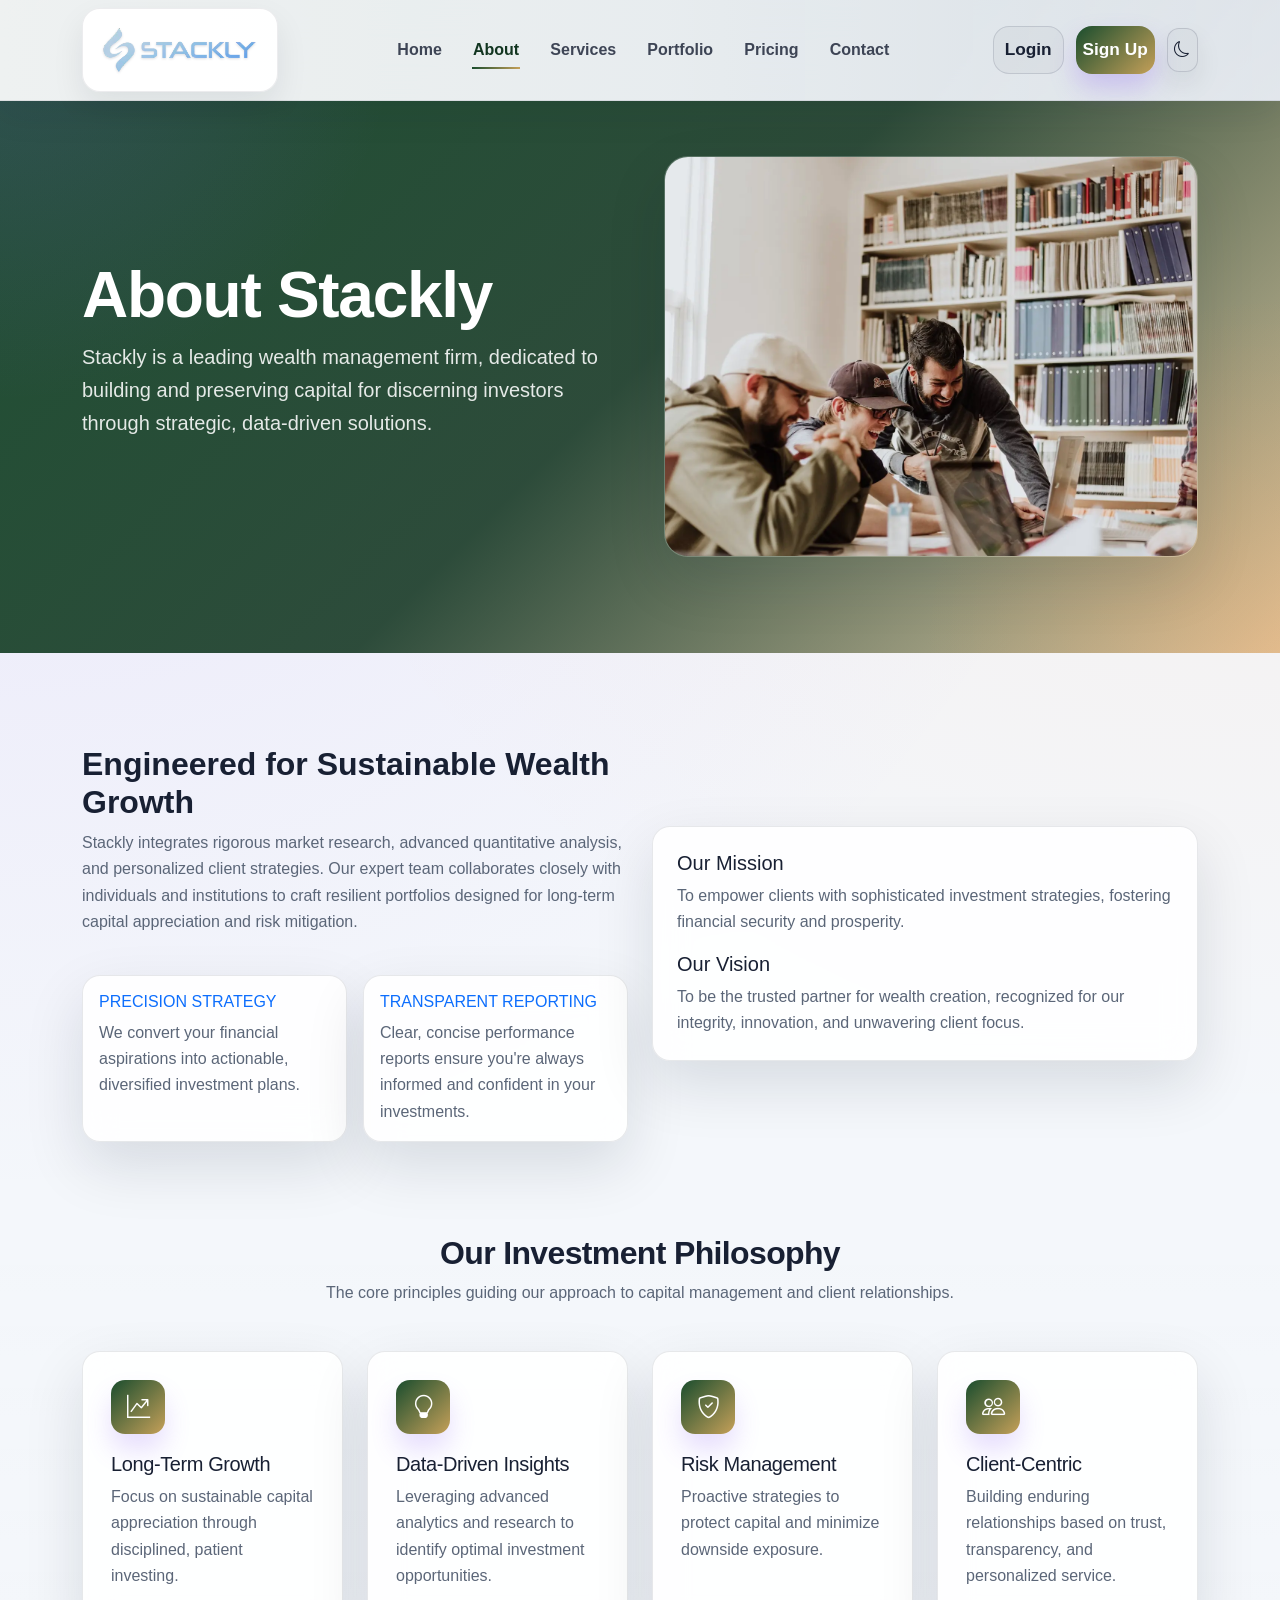
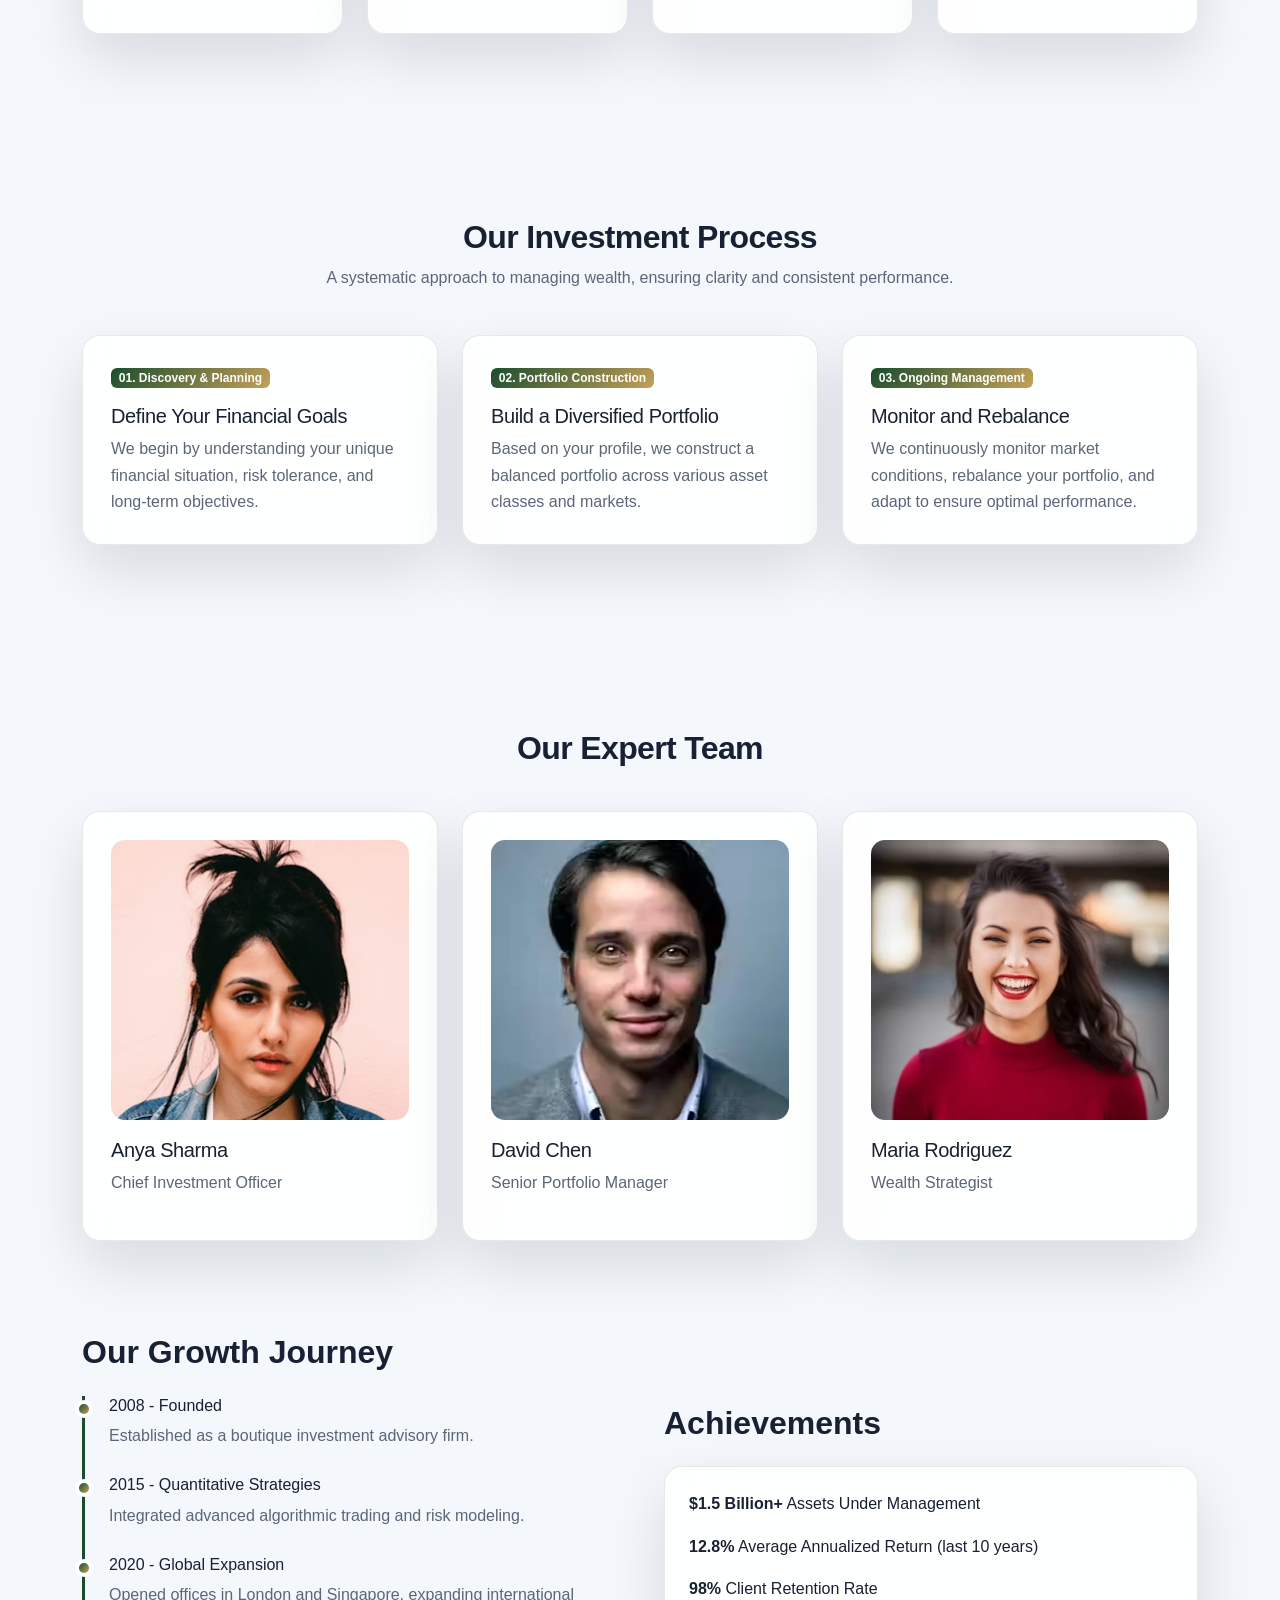
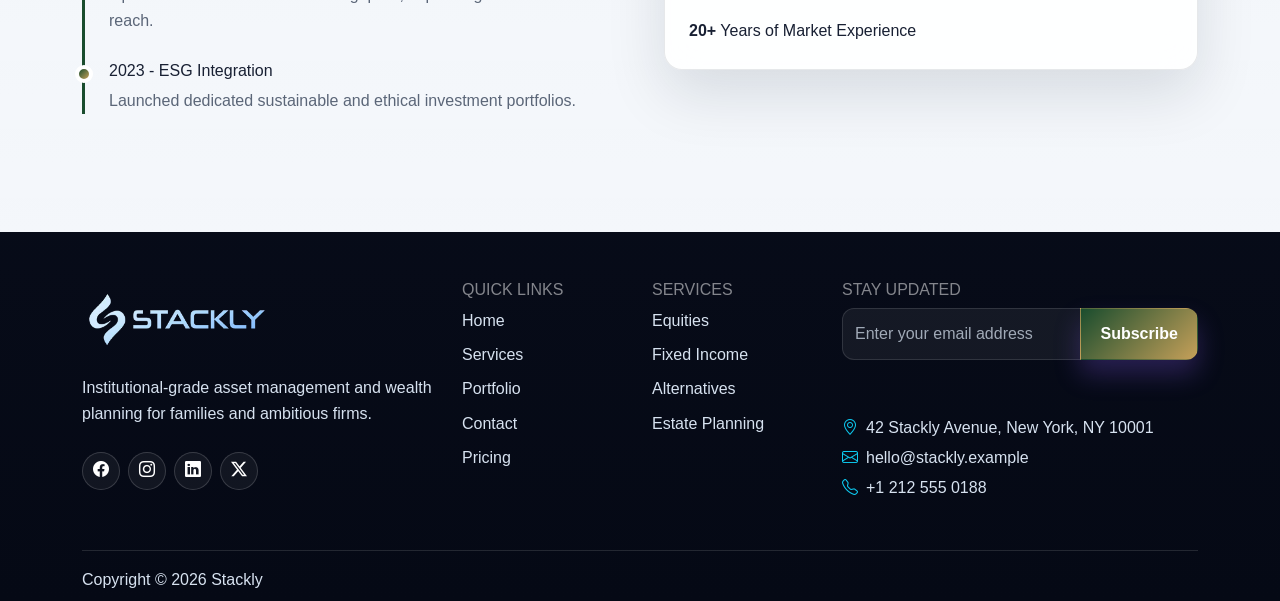
==== about.html @ 77e65f74 "Add files via upload" ====
<!doctype html>
<html lang="en" data-theme="light">
<head>
  <meta charset="utf-8">
  <meta name="viewport" content="width=device-width, initial-scale=1">
  <meta name="description" content="Discover Stackly: our mission, investment philosophy, expert team, and track record in wealth management.">
  <title>Stackly | About Us</title>
  <link href="https://cdn.jsdelivr.net/npm/bootstrap@5.3.3/dist/css/bootstrap.min.css" rel="stylesheet">
  <link href="https://cdn.jsdelivr.net/npm/bootstrap-icons@1.11.3/font/bootstrap-icons.css" rel="stylesheet">
  <link rel="stylesheet" href="assets/css/style.css">
</head>
<body>
  <div class="loader"><div class="spinner-border text-primary" role="status" aria-label="Loading"></div></div>
  <nav class="navbar navbar-expand-lg fixed-top">
    <div class="container">
      <a class="navbar-brand d-flex align-items-center gap-2" href="index.html">
        <img class="site-logo" src="assets/stackly-whitish_blue-logo.webp" alt="Stackly logo">
      </a>
      <button class="navbar-toggler" type="button" data-bs-toggle="collapse" data-bs-target="#mainNav" aria-label="Toggle navigation"><span class="navbar-toggler-icon"></span></button>
      <div class="collapse navbar-collapse" id="mainNav">
        <ul class="navbar-nav mx-lg-auto align-items-lg-center">
          <li class="nav-item"><a class="nav-link" data-page="index.html" href="index.html">Home</a></li>
          <li class="nav-item"><a class="nav-link" data-page="about.html" href="about.html">About</a></li>
          <li class="nav-item"><a class="nav-link" data-page="services.html" href="services.html">Services</a></li>
          <li class="nav-item"><a class="nav-link" data-page="portfolio.html" href="portfolio.html">Portfolio</a></li>
          <li class="nav-item"><a class="nav-link" data-page="pricing.html" href="pricing.html">Pricing</a></li>
          <li class="nav-item"><a class="nav-link" data-page="contact.html" href="contact.html">Contact</a></li>
        </ul>
        <div class="nav-actions">
          <a class="btn btn-outline-primary" data-page="login.html" href="login.html">Login</a>
          <a class="btn btn-outline-primary" data-page="signup.html" href="signup.html">Sign Up</a>
          <button class="theme-toggle" data-theme-toggle aria-label="Toggle dark mode"></button>
        </div>
      </div>
    </div>
  </nav>

  <header class="page-hero page-hero--split">
    <div class="container">
      <div class="row align-items-center g-5">
        <div class="col-lg-6 reveal hero-copy">
          <h1>About Stackly</h1>
          <p class="lead">Stackly is a leading wealth management firm, dedicated to building and preserving capital for discerning investors through strategic, data-driven solutions.</p>
        </div>
        <div class="col-lg-6 reveal">
          <div class="hero-visual">
            <img src="assets/hero_visuals.webp" alt="Financial professionals collaborating on investment strategy" loading="eager" fetchpriority="high">
          </div>
        </div>
      </div>
    </div>
  </header>

  <main>
    <section class="section">
      <div class="container">
        <div class="row g-4 align-items-center">
          <div class="col-lg-6 reveal">
            <h2 class="fw-bold">Engineered for Sustainable Wealth Growth</h2>
            <p class="muted">Stackly integrates rigorous market research, advanced quantitative analysis, and personalized client strategies. Our expert team collaborates closely with individuals and institutions to craft resilient portfolios designed for long-term capital appreciation and risk mitigation.</p>
            <div class="row g-3 mt-4">
              <div class="col-sm-6">
                <div class="glass-card p-3 h-100">
                  <h3 class="h6 text-uppercase text-primary">Precision Strategy</h3>
                  <p class="mb-0 muted">We convert your financial aspirations into actionable, diversified investment plans.</p>
                </div>
              </div>
              <div class="col-sm-6">
                <div class="glass-card p-3 h-100">
                  <h3 class="h6 text-uppercase text-primary">Transparent Reporting</h3>
                  <p class="mb-0 muted">Clear, concise performance reports ensure you're always informed and confident in your investments.</p>
                </div>
              </div>
            </div>
          </div>
          <div class="col-lg-6 reveal">
            <div class="glass-card p-4">
              <h3 class="h5">Our Mission</h3>
              <p class="muted">To empower clients with sophisticated investment strategies, fostering financial security and prosperity.</p>
              <h3 class="h5">Our Vision</h3>
              <p class="muted mb-0">To be the trusted partner for wealth creation, recognized for our integrity, innovation, and unwavering client focus.</p>
            </div>
          </div>
        </div>
      </div>
    </section>

    <section class="section section-soft pt-0">
      <div class="container">
        <div class="section-title reveal">
          <h2>Our Investment Philosophy</h2>
          <p>The core principles guiding our approach to capital management and client relationships.</p>
        </div>
        <div class="row g-4">
          <div class="col-md-3 reveal"><div class="service-card"><div class="icon-box"><i class="bi bi-graph-up-arrow"></i></div><h3 class="h5">Long-Term Growth</h3><p class="muted">Focus on sustainable capital appreciation through disciplined, patient investing.</p></div></div>
          <div class="col-md-3 reveal"><div class="service-card"><div class="icon-box"><i class="bi bi-lightbulb"></i></div><h3 class="h5">Data-Driven Insights</h3><p class="muted">Leveraging advanced analytics and research to identify optimal investment opportunities.</p></div></div>
          <div class="col-md-3 reveal"><div class="service-card"><div class="icon-box"><i class="bi bi-shield-check"></i></div><h3 class="h5">Risk Management</h3><p class="muted">Proactive strategies to protect capital and minimize downside exposure.</p></div></div>
          <div class="col-md-3 reveal"><div class="service-card"><div class="icon-box"><i class="bi bi-people"></i></div><h3 class="h5">Client-Centric</h3><p class="muted">Building enduring relationships based on trust, transparency, and personalized service.</p></div></div>
        </div>
      </div>
    </section>

    <section class="section">
      <div class="container">
        <div class="section-title reveal">
          <h2>Our Investment Process</h2>
          <p>A systematic approach to managing wealth, ensuring clarity and consistent performance.</p>
        </div>
        <div class="row g-4">
          <div class="col-md-4 reveal">
            <div class="service-card">
              <span class="badge text-bg-primary mb-3">01. Discovery & Planning</span>
              <h3 class="h5">Define Your Financial Goals</h3>
              <p class="muted mb-0">We begin by understanding your unique financial situation, risk tolerance, and long-term objectives.</p>
            </div>
          </div>
          <div class="col-md-4 reveal">
            <div class="service-card">
              <span class="badge text-bg-primary mb-3">02. Portfolio Construction</span>
              <h3 class="h5">Build a Diversified Portfolio</h3>
              <p class="muted mb-0">Based on your profile, we construct a balanced portfolio across various asset classes and markets.</p>
            </div>
          </div>
          <div class="col-md-4 reveal">
            <div class="service-card">
              <span class="badge text-bg-primary mb-3">03. Ongoing Management</span>
              <h3 class="h5">Monitor and Rebalance</h3>
              <p class="muted mb-0">We continuously monitor market conditions, rebalance your portfolio, and adapt to ensure optimal performance.</p>
            </div>
          </div>
        </div>
      </div>
    </section>

    <section class="section">
      <div class="container">
        <div class="section-title reveal"><h2>Our Expert Team</h2></div>
        <div class="row g-4">
          <div class="col-md-4 reveal"><div class="team-card"><img src="assets/Sana.jpg" alt="Anya Sharma, Chief Investment Officer"><h3 class="h5">Anya Sharma</h3><p class="muted">Chief Investment Officer</p></div></div>
          <div class="col-md-4 reveal"><div class="team-card"><img src="assets/Marcuss%20lee.webp" alt="David Chen, Senior Portfolio Manager"><h3 class="h5">David Chen</h3><p class="muted">Senior Portfolio Manager</p></div></div>
          <div class="col-md-4 reveal"><div class="team-card"><img src="assets/Alina%20ros.webp" alt="Maria Rodriguez, Wealth Strategist"><h3 class="h5">Maria Rodriguez</h3><p class="muted">Wealth Strategist</p></div></div>
        </div>
      </div>
    </section>

    <section class="section section-soft pt-0">
      <div class="container">
        <div class="row g-5 align-items-center">
          <div class="col-lg-6 reveal">
            <h2 class="fw-bold mb-4">Our Growth Journey</h2>
            <div class="timeline">
              <div class="timeline-item"><h3 class="h6">2008 - Founded</h3><p class="muted">Established as a boutique investment advisory firm.</p></div>
              <div class="timeline-item"><h3 class="h6">2015 - Quantitative Strategies</h3><p class="muted">Integrated advanced algorithmic trading and risk modeling.</p></div>
              <div class="timeline-item"><h3 class="h6">2020 - Global Expansion</h3><p class="muted">Opened offices in London and Singapore, expanding international reach.</p></div>
              <div class="timeline-item"><h3 class="h6">2023 - ESG Integration</h3><p class="muted">Launched dedicated sustainable and ethical investment portfolios.</p></div>
            </div>
          </div>
          <div class="col-lg-6 reveal">
            <h2 class="fw-bold mb-4">Achievements</h2>
            <div class="glass-card p-4">
              <p><strong>$1.5 Billion+</strong> Assets Under Management</p>
              <p><strong>12.8%</strong> Average Annualized Return (last 10 years)</p>
              <p><strong>98%</strong> Client Retention Rate</p>
              <p class="mb-0"><strong>20+</strong> Years of Market Experience</p>
            </div>
          </div>
        </div>
      </div>
    </section>
  </main>

  <footer class="pt-5">
    <div class="container">
      <div class="row g-4">
        <div class="col-lg-4">
          <div class="footer-brand mb-3">
            <img class="site-logo" src="assets/stackly-whitish_blue-logo.webp" alt="Stackly logo">
          </div>
          <p class="mb-4">Institutional-grade asset management and wealth planning for families and ambitious firms.</p>
          <div class="d-flex gap-2">
            <a class="social-link" href="404.html" aria-label="Facebook"><i class="bi bi-facebook"></i></a>
            <a class="social-link" href="404.html" aria-label="Instagram"><i class="bi bi-instagram"></i></a>
            <a class="social-link" href="404.html" aria-label="LinkedIn"><i class="bi bi-linkedin"></i></a>
            <a class="social-link" href="404.html" aria-label="X"><i class="bi bi-twitter-x"></i></a>
          </div>
        </div>
        <div class="col-md-4 col-lg-2">
          <h3 class="h6 text-uppercase text-white-50">Quick Links</h3>
          <ul class="list-unstyled d-grid gap-2 mb-0">
            <li><a href="index.html">Home</a></li>
            <li><a href="services.html">Services</a></li>
            <li><a href="portfolio.html">Portfolio</a></li>
            <li><a href="contact.html">Contact</a></li>
          </ul>
        </div>
        <div class="col-md-4 col-lg-2">
          <h3 class="h6 text-uppercase text-white-50">Services</h3>
          <ul class="list-unstyled d-grid gap-2 mb-0">
            <li><a href="services.html">Equities</a></li>
            <li><a href="services.html">Fixed Income</a></li>
            <li><a href="services.html">Alternatives</a></li>
            <li><a href="services.html">Estate Planning</a></li>
          </ul>
        </div>
        <div class="col-lg-4">
          <h3 class="h6 text-uppercase text-white-50">Stay Updated</h3>
          <form class="footer-newsletter">
            <div class="input-group">
              <input class="form-control" type="email" placeholder="Enter your email address">
              <button class="btn btn-primary" type="submit">Subscribe</button>
            </div>
          </form>
          <div class="mt-4">
            <p class="mb-1"><i class="bi bi-geo-alt me-2 text-info"></i>42 Stackly Avenue, New York, NY 10001</p>
            <p class="mb-1"><i class="bi bi-envelope me-2 text-info"></i>hello@stackly.example</p>
            <p class="mb-0"><i class="bi bi-telephone me-2 text-info"></i>+1 212 555 0188</p>
          </div>
        </div>
      </div>
      <div class="footer-bottom mt-5 pt-3 pb-2 d-flex flex-wrap justify-content-between gap-3 align-items-center">
        <span>Copyright &copy; <span data-year></span> Stackly</span>
      </div>
    </div>
  </footer>

  <script src="https://cdn.jsdelivr.net/npm/bootstrap@5.3.3/dist/js/bootstrap.bundle.min.js"></script>
  <script src="assets/js/main.js"></script>
</body>
</html>
---- assets/css/style.css ----
:root {
  --primary: #1a4d2e;
  --primary-dark: #123520;
  --secondary: #c5a059;
  --accent: #1e40af;
  --ink: #182033;
  --muted: #5b6678;
  --surface: #ffffff;
  --surface-soft: #f8fafc;
  --surface-elevated: rgba(255, 255, 255, 0.9);
  --border: rgba(24, 32, 51, 0.1);
  --shadow: 0 24px 60px rgba(9, 23, 43, 0.12);
  --shadow-soft: 0 16px 28px rgba(9, 23, 43, 0.08);
  --glass: rgba(255, 255, 255, 0.82);
  --card-hover-bg: linear-gradient(145deg, rgba(255, 255, 255, 0.98), rgba(240, 247, 255, 0.94));
  --card-hover-border: rgba(124, 58, 237, 0.26);
  --card-hover-shadow: 0 30px 58px rgba(36, 52, 87, 0.16);
  --nav-height: 84px;
}

[data-theme="light"] {
  --primary: #1a4d2e;
  --primary-dark: #123520;
  --secondary: #c5a059;
  --accent: #1e40af;
  --ink: #182033;
  --muted: #5b6678;
  --surface: #ffffff;
  --surface-soft: #f4f7fb;
  --surface-elevated: rgba(255, 255, 255, 0.9);
  --border: rgba(24, 32, 51, 0.1);
  --shadow: 0 24px 60px rgba(9, 23, 43, 0.12);
  --shadow-soft: 0 16px 28px rgba(9, 23, 43, 0.08);
  --glass: rgba(255, 255, 255, 0.82);
  --card-hover-bg: linear-gradient(145deg, rgba(255, 255, 255, 0.98), rgba(240, 247, 255, 0.94));
  --card-hover-border: rgba(124, 58, 237, 0.26);
  --card-hover-shadow: 0 30px 58px rgba(36, 52, 87, 0.16);
}

[data-theme="dark"] {
  --primary: #4ade80;
  --primary-dark: #22c55e;
  --secondary: #fbbf24;
  --accent: #60a5fa;
  --ink: #f1f5f9;
  --muted: #c0cade;
  --surface: #080d18;
  --surface-soft: #050915;
  --surface-elevated: rgba(8, 12, 24, 0.84);
  --border: rgba(255, 255, 255, 0.1);
  --shadow: 0 28px 80px rgba(0, 0, 0, 0.5);
  --shadow-soft: 0 18px 36px rgba(0, 0, 0, 0.34);
  --glass: rgba(5, 9, 21, 0.76);
  --card-hover-bg: linear-gradient(145deg, rgba(22, 30, 51, 0.96), rgba(40, 22, 67, 0.9));
  --card-hover-border: rgba(167, 139, 250, 0.38);
  --card-hover-shadow: 0 32px 68px rgba(0, 0, 0, 0.56);
}

* {
  box-sizing: border-box;
}

html {
  scroll-behavior: smooth;
  color-scheme: light;
  width: 100%;
  max-width: 100%;
  overflow-x: hidden;
}

[data-theme="dark"] {
  color-scheme: dark;
}

body {
  min-height: 100vh;
  margin: 0;
  color: var(--ink);
  background: var(--surface-soft);
  font-family: "Inter", "Segoe UI", Arial, sans-serif;
  line-height: 1.65;
  position: relative;
  width: 100%;
  max-width: 100%;
  overflow-x: clip;
}

@supports not (overflow: clip) {
  body {
    overflow-x: hidden;
  }
}

@supports (min-height: 100dvh) {
  body {
    min-height: 100dvh;
  }
}

html,
body,
.navbar,
.hero,
.page-hero,
.auth-page,
.dashboard-shell,
main,
header,
footer,
.section,
.section-soft,
.glass-card,
.service-card,
.team-card,
.pricing-card,
.project-card,
.auth-card,
.dashboard-card,
.footer-newsletter .form-control,
.footer-newsletter .btn,
.theme-toggle,
.btn,
.nav-link,
.navbar-toggler,
.form-control,
.form-select,
.input-group-text {
  transition:
    background-color 0.28s ease,
    background 0.28s ease,
    color 0.28s ease,
    border-color 0.28s ease,
    box-shadow 0.28s ease,
    filter 0.28s ease;
}

[data-theme="light"] body {
  background:
    radial-gradient(circle at top left, rgba(124, 58, 237, 0.1), transparent 30%),
    radial-gradient(circle at top right, rgba(255, 122, 24, 0.08), transparent 28%),
    radial-gradient(circle at 50% 110%, rgba(14, 165, 233, 0.08), transparent 30%),
    var(--surface-soft);
}

[data-theme="dark"] body {
  background:
    radial-gradient(circle at top left, rgba(139, 92, 246, 0.22), transparent 30%),
    radial-gradient(circle at top right, rgba(255, 122, 24, 0.16), transparent 28%),
    radial-gradient(circle at 50% 110%, rgba(34, 211, 238, 0.1), transparent 30%),
    var(--surface-soft);
}

a {
  color: inherit;
  text-decoration: none;
}

img {
  display: block;
  max-width: 100%;
}

video,
iframe,
svg {
  max-width: 100%;
}

.container,
.container-fluid,
.row,
[class*="col-"] {
  min-width: 0;
}

.row > * {
  min-width: 0;
}

.navbar {
  min-height: var(--nav-height);
  background:
    linear-gradient(90deg, rgba(7, 11, 24, 0.94), rgba(18, 24, 43, 0.92) 52%, rgba(49, 14, 92, 0.9));
  backdrop-filter: blur(18px);
  border-bottom: 1px solid rgba(255, 255, 255, 0.12);
  box-shadow: 0 14px 34px rgba(4, 8, 20, 0.28);
}

[data-theme="light"] .navbar {
  background:
    linear-gradient(90deg, rgba(255, 255, 255, 0.92), rgba(248, 250, 255, 0.92) 52%, rgba(241, 245, 255, 0.88));
  border-bottom: 1px solid rgba(15, 23, 42, 0.08);
  box-shadow: 0 14px 34px rgba(15, 23, 42, 0.08);
}

.navbar .container {
  align-items: center;
}

.navbar-toggler {
  border-color: rgba(255, 255, 255, 0.18);
  background: rgba(255, 255, 255, 0.05);
}

[data-theme="light"] .navbar-toggler {
  border-color: rgba(15, 23, 42, 0.14);
  background: rgba(15, 23, 42, 0.03);
}

.navbar-toggler-icon {
  filter: invert(1);
}

[data-theme="light"] .navbar-toggler-icon {
  filter: none;
}

.navbar-brand {
  display: inline-flex;
  align-items: center;
  font-weight: 800;
  color: #ffffff !important;
  letter-spacing: 0;
}

[data-theme="light"] .navbar-brand {
  color: var(--ink) !important;
}

.site-logo {
  width: 50px;
  height: 50px;
  object-fit: contain;
  object-position: center;
  border-radius: 11px;
  background: transparent;
  padding: 0;
  box-shadow: none;
  filter: none;
}

.navbar.fixed-top .site-logo {
  width: 165px;
  height: auto;
  max-width: 165px;
  border-radius: 0;
  padding: 0;
  background: transparent;
  border: 0;
  box-shadow: none;
  filter: none;
}

.navbar.fixed-top .navbar-brand {
  padding: 0.42rem 0.9rem;
  border-radius: 18px;
  background: rgba(255, 255, 255, 0.06);
  border: 1px solid rgba(255, 255, 255, 0.1);
  box-shadow: 0 14px 32px rgba(9, 23, 43, 0.18);
}

[data-theme="light"] .navbar.fixed-top .navbar-brand {
  background: rgba(255, 255, 255, 0.96);
  border-color: rgba(15, 23, 42, 0.08);
  box-shadow: 0 14px 32px rgba(15, 23, 42, 0.08);
}

.navbar.fixed-top .site-logo,
[data-theme="dark"] .navbar.fixed-top .site-logo {
  filter: brightness(1.02) contrast(1.05) drop-shadow(0 0 1px rgba(255, 255, 255, 0.08));
}

[data-theme="light"] .navbar.fixed-top .site-logo {
  filter: brightness(0.82) contrast(1.22) saturate(1.1) drop-shadow(0 1px 1px rgba(15, 23, 42, 0.14));
}

.footer-brand .site-logo {
  width: 190px;
  height: auto;
  max-width: 190px;
  border-radius: 0;
  box-shadow: none;
}

.brand-mark {
  width: 40px;
  height: 40px;
  display: inline-grid;
  place-items: center;
  color: #fff;
  border-radius: 11px;
  background: linear-gradient(135deg, var(--primary), var(--secondary));
  box-shadow: 0 12px 24px rgba(18, 60, 123, 0.24);
}

.navbar-collapse {
  flex-basis: 100%;
}

.navbar-nav {
  align-items: center;
  gap: 0.15rem;
}

.nav-link {
  position: relative;
  color: rgba(255, 255, 255, 0.84) !important;
  font-weight: 650;
  padding-inline: 0.9rem !important;
  padding-block: 0.7rem !important;
}

[data-theme="light"] .nav-link {
  color: rgba(24, 32, 51, 0.82) !important;
}

.nav-link:hover,
.nav-link.active {
  color: #ffffff !important;
}

[data-theme="light"] .nav-link:hover,
[data-theme="light"] .nav-link.active {
  color: var(--primary-dark) !important;
}

.nav-link::after {
  content: "";
  position: absolute;
  left: 0.85rem;
  right: 0.85rem;
  bottom: 0.3rem;
  height: 2px;
  background: linear-gradient(90deg, #a78bfa, #ff8b3d);
  transform: scaleX(0);
  transform-origin: center;
  transition: transform 0.2s ease;
}

.nav-link:hover::after,
.nav-link.active::after {
  transform: scaleX(1);
}

[data-theme="light"] .nav-link:hover::after,
[data-theme="light"] .nav-link.active::after {
  background: linear-gradient(90deg, var(--primary), var(--secondary));
}

.nav-actions {
  display: flex;
  align-items: center;
  gap: 0.75rem;
  margin-left: auto;
  min-width: 0;
}

.navbar.fixed-top .nav-actions > a[href="login.html"],
.navbar.fixed-top .nav-actions > a[href="signup.html"] {
  display: inline-flex;
  align-items: center;
  justify-content: center;
  min-width: 124px;
  min-height: 48px;
  padding: 0.76rem 1.3rem;
  border-radius: 16px;
  font-size: 1.08rem;
  line-height: 1;
  white-space: nowrap;
  min-width: 0;
}

.navbar.fixed-top .nav-actions > a[href="login.html"] {
  border: 1px solid rgba(255, 255, 255, 0.18);
  background: rgba(255, 255, 255, 0.05);
  color: #f8fbff;
  box-shadow: none;
}

[data-theme="light"] .navbar.fixed-top .nav-actions > a[href="login.html"] {
  border-color: rgba(15, 23, 42, 0.12);
  background: rgba(15, 23, 42, 0.03);
  color: var(--ink);
}

.navbar.fixed-top .nav-actions > a[href="login.html"]:hover {
  color: #ffffff;
  background: rgba(255, 255, 255, 0.12);
}

[data-theme="light"] .navbar.fixed-top .nav-actions > a[href="login.html"]:hover {
  color: var(--ink);
  background: rgba(15, 23, 42, 0.08);
}

.navbar.fixed-top .nav-actions > a[href="signup.html"] {
  border: 0;
  background: linear-gradient(135deg, var(--primary), var(--secondary));
  color: #ffffff;
  box-shadow: 0 14px 26px rgba(139, 92, 246, 0.28);
}

.navbar.fixed-top .nav-actions > a[href="signup.html"]:hover {
  color: #ffffff;
  transform: translateY(-1px);
}

.navbar-brand {
  position: relative;
  z-index: 2;
}

.theme-toggle {
  width: 44px;
  height: 44px;
  border: 1px solid rgba(255, 255, 255, 0.16);
  border-radius: 12px;
  background: rgba(255, 255, 255, 0.06);
  color: #ffffff;
  box-shadow: 0 12px 26px rgba(4, 8, 20, 0.2);
}

.theme-toggle:hover {
  transform: translateY(-1px);
}

[data-theme="light"] .theme-toggle {
  border-color: rgba(15, 23, 42, 0.14);
  background: rgba(15, 23, 42, 0.03);
  color: var(--ink);
  box-shadow: 0 12px 26px rgba(15, 23, 42, 0.08);
}

.page-offset {
  padding-top: var(--nav-height);
}

.hero {
  min-height: 92vh;
  display: flex;
  align-items: center;
  position: relative;
  overflow: hidden;
  color: #fff;
  background:
    radial-gradient(circle at 15% 20%, rgba(26, 77, 46, 0.34), transparent 24%),
    radial-gradient(circle at 85% 20%, rgba(197, 160, 89, 0.26), transparent 22%),
    radial-gradient(circle at 50% 100%, rgba(30, 64, 175, 0.18), transparent 28%),
    linear-gradient(135deg, #020617 0%, #0f172a 46%, #1e293b 100%);
}

[data-theme="light"] .hero {
  color: var(--ink);
  background:
    radial-gradient(circle at 15% 20%, rgba(26, 77, 46, 0.12), transparent 24%),
    radial-gradient(circle at 85% 20%, rgba(197, 160, 89, 0.1), transparent 22%),
    radial-gradient(circle at 50% 100%, rgba(30, 64, 175, 0.08), transparent 28%),
    linear-gradient(135deg, #f8fafc 0%, #f1f5f9 48%, #eff6ff 100%);
}

.hero-home {
  padding: 132px 0 88px;
}

.hero-grid {
  position: absolute;
  inset: 0;
  opacity: 0.18;
  background-image:
    linear-gradient(rgba(255, 255, 255, 0.08) 1px, transparent 1px),
    linear-gradient(90deg, rgba(255, 255, 255, 0.08) 1px, transparent 1px);
  background-size: 84px 84px;
  mask-image: radial-gradient(circle at center, black 42%, transparent 100%);
  pointer-events: none;
}

.hero-orb {
  position: absolute;
  border-radius: 50%;
  filter: blur(8px);
  pointer-events: none;
  mix-blend-mode: screen;
}

.hero-orb-one {
  top: 12%;
  left: 6%;
  width: 240px;
  height: 240px;
  background: radial-gradient(circle, rgba(124, 58, 237, 0.44), rgba(124, 58, 237, 0));
  animation: floatOrb 10s ease-in-out infinite;
}

.hero-orb-two {
  right: 7%;
  bottom: 10%;
  width: 300px;
  height: 300px;
  background: radial-gradient(circle, rgba(255, 122, 24, 0.34), rgba(255, 122, 24, 0));
  animation: floatOrb 12s ease-in-out infinite reverse;
}

.hero-home .container,
.hero-home .row {
  position: relative;
  z-index: 2;
}

.hero-copy {
  max-width: 620px;
  min-width: 0;
}

.hero-home h1 {
  max-width: 780px;
  font-size: clamp(2.75rem, 5.8vw, 5.5rem);
  line-height: 0.98;
  font-weight: 900;
  letter-spacing: -0.05em;
  background: linear-gradient(90deg, #ffffff 0%, #d4d8ff 32%, #ffb36b 100%);
  -webkit-background-clip: text;
  background-clip: text;
  color: transparent;
  text-shadow: 0 18px 36px rgba(0, 0, 0, 0.24);
}

[data-theme="light"] .hero-home h1 {
  background: linear-gradient(90deg, #0f172a 0%, #4f46e5 36%, #c2410c 100%);
  -webkit-background-clip: text;
  background-clip: text;
  color: transparent;
  text-shadow: none;
}

.hero-home p {
  max-width: 620px;
  color: rgba(231, 236, 255, 0.88);
  font-size: 1.12rem;
}

[data-theme="light"] .hero-home p {
  color: rgba(24, 32, 51, 0.78);
}

.hero-metrics {
  display: grid;
  grid-template-columns: repeat(3, minmax(0, 1fr));
  gap: 14px;
}

.hero-metric {
  padding: 16px 18px;
  border: 1px solid rgba(255, 255, 255, 0.12);
  border-radius: 18px;
  background: rgba(255, 255, 255, 0.06);
  backdrop-filter: blur(14px);
  box-shadow: 0 18px 40px rgba(0, 0, 0, 0.16);
}

[data-theme="light"] .hero-metric {
  border-color: rgba(15, 23, 42, 0.08);
  background: rgba(255, 255, 255, 0.72);
  box-shadow: 0 18px 40px rgba(15, 23, 42, 0.08);
}

.hero-metric strong {
  display: block;
  font-size: 1.42rem;
  line-height: 1;
  margin-bottom: 6px;
}

.hero-metric span {
  display: block;
  color: rgba(231, 236, 255, 0.76);
  font-size: 0.92rem;
}

[data-theme="light"] .hero-metric span {
  color: rgba(24, 32, 51, 0.64);
}

.hero-stage {
  position: relative;
  min-height: 560px;
  display: flex;
  flex-direction: column;
  justify-content: flex-end;
  align-items: stretch;
  gap: 18px;
  padding: 24px;
  min-width: 0;
}

.hero-stage-glow {
  position: absolute;
  inset: 7% 8% 12%;
  border-radius: 34px;
  background:
    radial-gradient(circle at 30% 20%, rgba(255, 255, 255, 0.14), transparent 26%),
    linear-gradient(145deg, rgba(124, 58, 237, 0.22), rgba(255, 122, 24, 0.18) 56%, rgba(14, 165, 233, 0.12));
  filter: blur(14px);
  animation: glowShift 8s ease-in-out infinite;
}

.hero-stage-frame {
  position: relative;
  width: 100%;
  min-height: 520px;
  border-radius: 34px;
  border: 1px solid rgba(255, 255, 255, 0.16);
  background:
    linear-gradient(180deg, rgba(255, 255, 255, 0.08), rgba(255, 255, 255, 0.03)),
    rgba(8, 12, 25, 0.55);
  box-shadow: 0 34px 80px rgba(0, 0, 0, 0.34);
  backdrop-filter: blur(18px);
  overflow: hidden;
}

[data-theme="light"] .hero-stage-frame {
  border-color: rgba(15, 23, 42, 0.08);
  background:
    linear-gradient(180deg, rgba(255, 255, 255, 0.82), rgba(255, 255, 255, 0.62)),
    rgba(241, 245, 255, 0.55);
  box-shadow: 0 34px 80px rgba(15, 23, 42, 0.12);
}

.hero-stage-frame::before {
  content: "";
  position: absolute;
  inset: auto -10% 12% auto;
  width: 220px;
  height: 220px;
  border-radius: 50%;
  background: radial-gradient(circle, rgba(255, 255, 255, 0.14), transparent 62%);
  opacity: 0.7;
  animation: drift 11s ease-in-out infinite;
}

.hero-stage-frame::after {
  content: "";
  position: absolute;
  inset: 0;
  background-image:
    linear-gradient(rgba(255, 255, 255, 0.06) 1px, transparent 1px),
    linear-gradient(90deg, rgba(255, 255, 255, 0.06) 1px, transparent 1px);
  background-size: 56px 56px;
  opacity: 0.14;
  pointer-events: none;
}

.hero-slide {
  position: absolute;
  inset: 0;
  display: flex;
  flex-direction: column;
  justify-content: flex-end;
  gap: 14px;
  padding: 34px;
  opacity: 0;
  transform: translateX(30px) scale(0.96);
  transition: opacity 0.6s ease, transform 0.7s ease;
}

.hero-slide::before {
  content: "";
  position: absolute;
  inset: auto 28px 28px auto;
  width: 160px;
  height: 160px;
  border-radius: 50%;
  background: radial-gradient(circle, rgba(255, 122, 24, 0.16), transparent 65%);
  pointer-events: none;
}

.hero-slide.is-active {
  opacity: 1;
  transform: translateX(0) scale(1);
  z-index: 2;
}

.hero-slide.is-prev {
  opacity: 0;
  transform: translateX(-35px) scale(0.96);
  z-index: 1;
}

.hero-slide.is-next {
  opacity: 0;
  transform: translateX(35px) scale(0.96);
  z-index: 1;
}

.slide-kicker {
  align-self: flex-start;
  display: inline-flex;
  align-items: center;
  gap: 0.5rem;
  padding: 0.45rem 0.8rem;
  border-radius: 999px;
  font-size: 0.82rem;
  text-transform: uppercase;
  letter-spacing: 0.08em;
  color: #f8fbff;
  background: rgba(255, 255, 255, 0.08);
  border: 1px solid rgba(255, 255, 255, 0.12);
}

.hero-slide h2 {
  margin: 0;
  max-width: 420px;
  font-weight: 800;
  letter-spacing: -0.04em;
  color: #ffffff;
}

[data-theme="light"] .hero-slide h2 {
  color: var(--ink);
}

.hero-slide p {
  margin: 0;
  max-width: 440px;
  color: rgba(231, 236, 255, 0.84);
}

[data-theme="light"] .hero-slide p {
  color: rgba(24, 32, 51, 0.72);
}

.slide-stats {
  display: grid;
  grid-template-columns: repeat(2, minmax(0, 1fr));
  gap: 14px;
}

.slide-stats div {
  padding: 16px;
  border-radius: 18px;
  background: rgba(255, 255, 255, 0.08);
  border: 1px solid rgba(255, 255, 255, 0.12);
}

[data-theme="light"] .slide-stats div {
  border-color: rgba(15, 23, 42, 0.08);
  background: rgba(255, 255, 255, 0.68);
}

.slide-stats strong {
  display: block;
  margin-bottom: 6px;
  font-size: 1.15rem;
  color: #fff;
}

[data-theme="light"] .slide-stats strong {
  color: var(--ink);
}

.slide-stats span {
  color: rgba(231, 236, 255, 0.72);
  font-size: 0.92rem;
}

[data-theme="light"] .slide-stats span {
  color: rgba(24, 32, 51, 0.64);
}

.hero-float-card {
  position: absolute;
  right: 22px;
  top: 28px;
  width: min(280px, calc(100% - 44px));
  padding: 18px 18px 16px;
  border-radius: 22px;
  background: rgba(8, 12, 25, 0.68);
  border: 1px solid rgba(255, 255, 255, 0.12);
  backdrop-filter: blur(14px);
  box-shadow: 0 22px 46px rgba(0, 0, 0, 0.22);
  animation: floatCard 5.5s ease-in-out infinite;
}

[data-theme="light"] .hero-float-card {
  background: rgba(255, 255, 255, 0.78);
  border-color: rgba(15, 23, 42, 0.08);
  box-shadow: 0 22px 46px rgba(15, 23, 42, 0.12);
}

.float-label {
  display: inline-flex;
  margin-bottom: 8px;
  font-size: 0.78rem;
  text-transform: uppercase;
  letter-spacing: 0.1em;
  color: rgba(231, 236, 255, 0.72);
}

[data-theme="light"] .float-label {
  color: rgba(24, 32, 51, 0.62);
}

.hero-float-card strong {
  display: block;
  font-size: 1rem;
  line-height: 1.4;
  color: #fff;
}

[data-theme="light"] .hero-float-card strong {
  color: var(--ink);
}

.float-bar {
  height: 8px;
  border-radius: 999px;
  margin-top: 14px;
  background: rgba(255, 255, 255, 0.08);
  overflow: hidden;
}

.float-bar span {
  display: block;
  width: 74%;
  height: 100%;
  border-radius: inherit;
  background: linear-gradient(90deg, var(--primary), var(--secondary));
  box-shadow: 0 0 22px rgba(124, 58, 237, 0.5);
  animation: barPulse 2.4s ease-in-out infinite;
}

.hero-swiper-controls {
  position: relative;
  left: auto;
  bottom: auto;
  transform: none;
  align-self: center;
  margin-top: 6px;
  display: flex;
  align-items: center;
  gap: 12px;
  z-index: 3;
}

.hero-swiper-btn {
  width: 44px;
  height: 44px;
  display: inline-grid;
  place-items: center;
  border: 1px solid rgba(255, 255, 255, 0.16);
  border-radius: 999px;
  color: #fff;
  background: rgba(255, 255, 255, 0.08);
  box-shadow: 0 14px 28px rgba(0, 0, 0, 0.18);
  transition: transform 0.2s ease, background 0.2s ease;
}

[data-theme="light"] .hero-swiper-btn {
  border-color: rgba(15, 23, 42, 0.12);
  color: var(--ink);
  background: rgba(255, 255, 255, 0.72);
  box-shadow: 0 14px 28px rgba(15, 23, 42, 0.08);
}

.hero-swiper-btn:hover {
  transform: translateY(-2px);
  background: rgba(255, 255, 255, 0.14);
}

.hero-swiper-dots {
  display: inline-flex;
  align-items: center;
  gap: 8px;
  padding: 8px 12px;
  border-radius: 999px;
  background: rgba(255, 255, 255, 0.06);
  border: 1px solid rgba(255, 255, 255, 0.1);
  backdrop-filter: blur(10px);
}

[data-theme="light"] .hero-swiper-dots {
  border-color: rgba(15, 23, 42, 0.08);
  background: rgba(255, 255, 255, 0.72);
}

.hero-swiper-dots button {
  width: 10px;
  height: 10px;
  padding: 0;
  border: 0;
  border-radius: 50%;
  background: rgba(255, 255, 255, 0.3);
  transition: transform 0.25s ease, background 0.25s ease, width 0.25s ease;
}

.hero-swiper-dots button.is-active {
  width: 30px;
  border-radius: 999px;
  background: linear-gradient(90deg, var(--primary), var(--secondary));
  transform: none;
}

@keyframes floatOrb {
  0%, 100% {
    transform: translate3d(0, 0, 0) scale(1);
  }
  50% {
    transform: translate3d(0, -16px, 0) scale(1.05);
  }
}

@keyframes glowShift {
  0%, 100% {
    transform: translate3d(0, 0, 0) scale(1);
  }
  50% {
    transform: translate3d(0, -6px, 0) scale(1.03);
  }
}

@keyframes drift {
  0%, 100% {
    transform: translate3d(0, 0, 0);
  }
  50% {
    transform: translate3d(-18px, 14px, 0);
  }
}

@keyframes floatCard {
  0%, 100% {
    transform: translate3d(0, 0, 0);
  }
  50% {
    transform: translate3d(0, -8px, 0);
  }
}

@keyframes barPulse {
  0%, 100% {
    transform: scaleX(0.94);
    transform-origin: left center;
  }
  50% {
    transform: scaleX(1);
    transform-origin: left center;
  }
}

.hero::before {
  content: "";
  position: absolute;
  inset: 0;
  background:
    linear-gradient(180deg, rgba(7, 11, 24, 0.15), rgba(7, 11, 24, 0.48)),
    radial-gradient(circle at 50% 30%, rgba(255, 255, 255, 0.08), transparent 40%);
}

[data-theme="light"] .hero::before {
  background:
    linear-gradient(180deg, rgba(248, 251, 255, 0.2), rgba(248, 251, 255, 0.66)),
    radial-gradient(circle at 50% 30%, rgba(255, 255, 255, 0.46), transparent 40%);
}

.hero::after {
  content: "";
  position: absolute;
  inset: auto 0 0;
  height: 22%;
  background: linear-gradient(180deg, transparent, rgba(7, 11, 24, 0.34));
}

[data-theme="light"] .hero::after {
  background: linear-gradient(180deg, transparent, rgba(241, 245, 255, 0.7));
}

.hero .container {
  position: relative;
  z-index: 2;
}

.section {
  padding: 92px 0;
}

.section-soft {
  background:
    linear-gradient(180deg, rgba(255, 255, 255, 0), rgba(255, 255, 255, 0.03)),
    var(--surface-soft);
}

.section-title {
  max-width: 760px;
  margin: 0 auto 44px;
  text-align: center;
}

.section-title h2,
.page-hero h1,
.auth-card h1,
.dashboard-main h1,
.service-card h3,
.pricing-card h2,
.team-card h3,
.project-card h2 {
  letter-spacing: -0.02em;
}

.section-title h2 {
  font-weight: 820;
}

.section-title p,
.muted {
  color: var(--muted);
}

.badge.text-bg-primary,
.text-bg-primary {
  background: linear-gradient(135deg, var(--primary), var(--secondary)) !important;
  color: #fff !important;
}

.hero-visual,
.card-media {
  overflow: hidden;
  border-radius: 24px;
  box-shadow: var(--shadow);
}

.hero-visual img,
.card-media img {
  width: 100%;
  height: 100%;
  display: block;
  object-fit: cover;
}

.btn {
  border-radius: 12px;
  font-weight: 750;
  padding: 0.82rem 1.2rem;
}

.btn-primary {
  background: linear-gradient(135deg, var(--primary), var(--secondary));
  border-color: transparent;
  box-shadow: 0 14px 26px rgba(139, 92, 246, 0.26);
}

.btn-primary:hover {
  background: linear-gradient(135deg, #7c3aed, #ff8b3d);
  border-color: transparent;
}

.btn-outline-primary {
  color: var(--primary);
  border-color: rgba(124, 58, 237, 0.24);
  background: transparent;
}

.btn-outline-primary:hover {
  background: linear-gradient(135deg, var(--primary), var(--secondary));
  border-color: transparent;
  color: #fff;
}

[data-theme="dark"] .btn-outline-primary {
  color: #f4f7ff;
  border-color: rgba(255, 255, 255, 0.18);
  background: rgba(255, 255, 255, 0.04);
}

.btn-outline-light:hover {
  color: #fff;
  background: rgba(255, 255, 255, 0.1);
}

.glass-card,
.service-card,
.team-card,
.pricing-card,
.project-card,
.auth-card,
.dashboard-card {
  background: var(--surface-elevated);
  border: 1px solid var(--border);
  border-radius: 18px;
  box-shadow: var(--shadow);
  backdrop-filter: blur(16px);
  position: relative;
  overflow: hidden;
}

.glass-card,
.service-card,
.team-card,
.pricing-card,
.project-card,
.dashboard-card {
  transition:
    transform 0.24s ease,
    background 0.24s ease,
    border-color 0.24s ease,
    box-shadow 0.24s ease;
}

.service-card,
.team-card,
.pricing-card,
.project-card,
.dashboard-card {
  height: 100%;
  padding: 28px;
}

.pricing-card {
  display: flex;
  flex-direction: column;
}

.pricing-card .btn {
  margin-top: auto;
}

.glass-card:hover,
.service-card:hover,
.team-card:hover,
.pricing-card:hover,
.dashboard-card:hover,
.project-card:hover {
  background: var(--card-hover-bg);
  border-color: var(--card-hover-border);
  box-shadow: var(--card-hover-shadow);
  transform: translateY(-8px);
}

.pricing-card.recommended:hover {
  transform: translateY(-8px) scale(1.03);
}

.icon-box {
  width: 54px;
  height: 54px;
  display: grid;
  place-items: center;
  color: #fff;
  border-radius: 14px;
  background: linear-gradient(135deg, var(--primary), var(--secondary));
  font-size: 1.45rem;
  margin-bottom: 18px;
  box-shadow: 0 16px 26px rgba(139, 92, 246, 0.2);
  transition: transform 0.24s ease, box-shadow 0.24s ease;
}

.service-card:hover .icon-box,
.team-card:hover .icon-box,
.pricing-card:hover .icon-box,
.project-card:hover .icon-box,
.dashboard-card:hover .icon-box {
  box-shadow: 0 18px 34px rgba(139, 92, 246, 0.32);
  transform: translateY(-2px) scale(1.04);
}

.stats-band {
  color: #fff;
  background: linear-gradient(120deg, #080d18, #7c3aed 54%, #ff7a18);
}

.stat-number {
  font-size: clamp(2.2rem, 4vw, 3.6rem);
  font-weight: 850;
}

.testimonial {
  max-width: 850px;
  margin: auto;
  padding: 34px;
}

.carousel-fade .carousel-item {
  transition-duration: 0.9s;
}

.carousel-fade .carousel-item .testimonial {
  transform: translateY(10px) scale(0.98);
  opacity: 0.92;
  transition: transform 0.7s ease, opacity 0.7s ease;
}

.carousel-fade .carousel-item.active .testimonial {
  transform: translateY(0) scale(1);
  opacity: 1;
}

.cta {
  color: #fff;
  background:
    linear-gradient(rgba(7, 11, 24, 0.84), rgba(7, 11, 24, 0.84)),
    url("https://images.unsplash.com/photo-1552664730-d307ca884978?auto=format&fit=crop&w=1800&q=80") center/cover;
}

.page-hero {
  padding: 156px 0 96px;
  color: #fff;
  background:
    radial-gradient(circle at top left, rgba(139, 92, 246, 0.18), transparent 28%),
    radial-gradient(circle at bottom right, rgba(255, 122, 24, 0.18), transparent 25%),
    linear-gradient(135deg, rgba(26, 77, 46, 0.98), rgba(18, 53, 32, 0.88) 52%, rgba(197, 160, 89, 0.5));
}

.page-404 .glass-card {
  background: rgba(255, 255, 255, 0.96);
  color: #22283b;
}

.page-404-brand {
  display: inline-flex;
  align-items: center;
  justify-content: center;
}

.page-404-brand .site-logo {
  width: 176px;
  height: auto;
  max-width: 176px;
  box-shadow: none;
  filter: brightness(1.1) contrast(1.08);
}

.page-404 .badge.text-bg-primary {
  font-size: 0.95rem;
  letter-spacing: 0.06em;
}

.page-404 h1 {
  background: linear-gradient(90deg, #8b5cf6, #ff7a18);
  -webkit-background-clip: text;
  background-clip: text;
  color: transparent;
}

.page-404 .lead {
  color: #5c6477;
}

.page-404 .btn-primary {
  background: linear-gradient(135deg, var(--primary), var(--secondary));
  border: 0;
  box-shadow: 0 12px 22px rgba(139, 92, 246, 0.26);
}

.page-404 .btn-outline-primary {
  color: var(--primary);
  background: transparent;
  border-color: rgba(139, 92, 246, 0.35);
}

.page-404 .btn-outline-primary:hover {
  color: #fff;
  background: linear-gradient(135deg, var(--primary), var(--secondary));
  border-color: transparent;
}

.page-hero h1 {
  font-size: clamp(2.3rem, 5vw, 4rem);
  font-weight: 850;
}

.page-hero p {
  color: rgba(255, 255, 255, 0.88);
}

.page-hero .hero-copy {
  display: flex;
  flex-direction: column;
  justify-content: center;
  min-height: 100%;
}

.page-hero .hero-visual {
  border: 1px solid rgba(255, 255, 255, 0.14);
  background: rgba(255, 255, 255, 0.08);
}

.page-hero .hero-visual img {
  aspect-ratio: 4 / 3;
  min-height: 320px;
  height: auto;
}

.timeline {
  position: relative;
  padding-left: 24px;
  border-left: 3px solid var(--primary);
}

.timeline-item {
  position: relative;
  margin-bottom: 26px;
}

.timeline-item::before {
  content: "";
  position: absolute;
  left: -34px;
  top: 4px;
  width: 18px;
  height: 18px;
  border: 4px solid var(--surface);
  border-radius: 50%;
  background: linear-gradient(135deg, var(--primary), var(--secondary));
}

.team-card img,
.project-card img {
  width: 100%;
  height: 230px;
  object-fit: cover;
  border-radius: 14px;
  margin-bottom: 18px;
  transition: transform 0.35s ease, filter 0.35s ease;
}

.team-card img {
  height: 280px;
  object-position: center 20%;
}

.momentum-card img,
.feature-image {
  width: 100%;
  height: 180px;
  object-fit: cover;
  border-radius: 14px;
  margin-bottom: 18px;
  transition: transform 0.35s ease, filter 0.35s ease;
}

.service-card .card-media {
  height: 180px;
  margin-bottom: 18px;
}

.service-card .card-media img {
  transition: transform 0.35s ease, filter 0.35s ease;
}

.service-card:hover .card-media img,
.team-card:hover img,
.project-card:hover img,
.momentum-card:hover img {
  filter: saturate(1.08) contrast(1.04);
  transform: scale(1.04);
}

.filter-btn.active {
  background: var(--primary);
  color: #fff;
}

.pricing-card.recommended {
  border: 2px solid var(--primary);
  transform: scale(1.03);
}

.price {
  font-size: 3rem;
  font-weight: 850;
}

.form-control,
.form-select {
  min-height: 50px;
  color: #fff;
  background-color: rgba(255, 255, 255, 0.06);
  border-color: var(--border);
  border-radius: 12px;
}

.form-control::placeholder,
.form-select::placeholder,
textarea.form-control::placeholder {
  color: rgba(255, 255, 255, 0.94);
  opacity: 1;
}

[data-theme="light"] .auth-card .form-control::placeholder,
[data-theme="light"] .auth-card .form-select::placeholder,
[data-theme="light"] .auth-card textarea.form-control::placeholder {
  color: rgba(91, 102, 120, 0.92);
}

[data-theme="light"] .auth-card-login .form-control::placeholder,
[data-theme="light"] .auth-card-login .form-select::placeholder,
[data-theme="light"] .auth-card-login textarea.form-control::placeholder {
  color: rgba(91, 102, 120, 0.92);
}

.form-control:focus,
.form-select:focus {
  border-color: var(--primary);
  box-shadow: 0 0 0 0.2rem rgba(139, 92, 246, 0.24);
}

/* Dashboard specific form control styling for light theme visibility */
[data-theme="light"] .dashboard-card .form-control,
[data-theme="light"] .dashboard-card .form-select {
  color: var(--ink);
  background-color: rgba(255, 255, 255, 0.96);
  border-color: rgba(24, 32, 51, 0.14);
  -webkit-text-fill-color: var(--ink);
}
[data-theme="light"] .dashboard-card .form-control::placeholder,
[data-theme="light"] .dashboard-card .form-select::placeholder {
  color: rgba(91, 102, 120, 0.72);
}

.form-control.is-invalid,
.form-select.is-invalid {
  background-image: none !important;
  padding-right: 0.75rem;
}

.auth-card .form-select {
  color: #182033;
  background-color: rgba(255, 255, 255, 0.96);
  border-color: rgba(24, 32, 51, 0.12);
  color-scheme: light;
  -webkit-text-fill-color: #182033;
}

.auth-card .form-select option {
  color: #182033;
  background-color: #ffffff;
}

[data-theme="dark"] .auth-card .form-select {
  color: #182033;
  background-color: rgba(255, 255, 255, 0.98);
  border-color: rgba(24, 32, 51, 0.12);
  color-scheme: light;
  -webkit-text-fill-color: #182033;
}

[data-theme="dark"] .auth-card .form-select option {
  color: #182033;
  background-color: #ffffff;
}

.auth-card .form-control:focus::placeholder,
.auth-card .form-select:focus::placeholder {
  color: rgba(255, 255, 255, 0.95);
}

[data-theme="light"] .auth-card .form-control,
[data-theme="light"] .auth-card .form-select {
  color: var(--ink);
  background-color: rgba(255, 255, 255, 0.96);
  border-color: rgba(24, 32, 51, 0.14);
  color-scheme: light;
  -webkit-text-fill-color: var(--ink);
  caret-color: var(--primary);
}

[data-theme="light"] .auth-card .form-control::placeholder,
[data-theme="light"] .auth-card .form-select::placeholder {
  color: rgba(91, 102, 120, 0.72);
}

[data-theme="light"] .auth-card .form-control:focus,
[data-theme="light"] .auth-card .form-select:focus {
  color: var(--ink);
  background-color: #ffffff;
  border-color: var(--primary);
  box-shadow: 0 0 0 0.22rem rgba(124, 58, 237, 0.16);
}

[data-theme="light"] .auth-card .form-control:autofill,
[data-theme="light"] .auth-card .form-control:-webkit-autofill,
[data-theme="light"] .auth-card .form-control:-webkit-autofill:hover,
[data-theme="light"] .auth-card .form-control:-webkit-autofill:focus {
  -webkit-text-fill-color: var(--ink);
  box-shadow: 0 0 0 1000px #ffffff inset;
  transition: background-color 9999s ease-out 0s;
}

[data-theme="light"] .auth-card .form-check-label,
[data-theme="light"] .auth-card .form-label {
  color: var(--ink);
}

[data-theme="light"] .auth-card .password-toggle {
  color: var(--muted);
}

#loginRole {
  color: #182033;
  background-color: rgba(255, 255, 255, 0.96);
  color-scheme: light;
  -webkit-text-fill-color: #182033;
}

#loginRole option {
  color: #182033;
  background-color: #ffffff;
}

#signupRole {
  color: #182033;
  background-color: rgba(255, 255, 255, 0.96);
  color-scheme: light;
  -webkit-text-fill-color: #182033;
}

#signupRole option {
  color: #182033;
  background-color: #ffffff;
}

.error-message {
  min-height: 20px;
  margin-top: 4px;
  color: #dc3545;
  font-size: 0.88rem;
  display: flex;
  align-items: center;
  gap: 0.4rem;
}

.error-message-icon {
  flex: 0 0 auto;
  display: inline-flex;
  align-items: center;
  line-height: 1;
  font-size: 1rem;
}

.auth-page {
  min-height: 100vh;
  padding: 72px 0 70px;
  background:
    linear-gradient(rgba(7, 11, 24, 0.76), rgba(7, 11, 24, 0.76)),
    url("https://images.unsplash.com/photo-1497366754035-f200968a6e72?auto=format&fit=crop&w=1800&q=80") center/cover fixed;
}

.auth-page-centered {
  display: flex;
  align-items: center;
  justify-content: center;
  padding: 54px 0;
}

.auth-page-centered .container {
  width: 100%;
}

.auth-page-login {
  position: relative;
  overflow: hidden;
  padding: 92px 0 76px;
  background:
    radial-gradient(circle at 12% 18%, rgba(124, 58, 237, 0.22), transparent 24%),
    radial-gradient(circle at 82% 12%, rgba(255, 122, 24, 0.18), transparent 22%),
    radial-gradient(circle at 50% 112%, rgba(14, 165, 233, 0.12), transparent 28%),
    linear-gradient(135deg, #08101f 0%, #0d1730 48%, #130f26 100%);
}

.auth-page-login::before {
  content: "";
  position: absolute;
  inset: 0;
  background-image:
    linear-gradient(rgba(255, 255, 255, 0.06) 1px, transparent 1px),
    linear-gradient(90deg, rgba(255, 255, 255, 0.06) 1px, transparent 1px);
  background-size: 92px 92px;
  opacity: 0.14;
  mask-image: radial-gradient(circle at center, black 35%, transparent 100%);
  pointer-events: none;
}

.auth-glow {
  position: absolute;
  border-radius: 50%;
  filter: blur(12px);
  pointer-events: none;
  mix-blend-mode: screen;
  opacity: 0.85;
}

.auth-glow-one {
  top: 8%;
  left: 3%;
  width: 260px;
  height: 260px;
  background: radial-gradient(circle, rgba(124, 58, 237, 0.42), rgba(124, 58, 237, 0));
}

.auth-glow-two {
  right: 4%;
  bottom: 8%;
  width: 320px;
  height: 320px;
  background: radial-gradient(circle, rgba(255, 122, 24, 0.28), rgba(255, 122, 24, 0));
}

.auth-page-login .container {
  position: relative;
  z-index: 1;
}

.auth-shell {
  display: grid;
  grid-template-columns: minmax(0, 1fr) minmax(360px, 560px);
  gap: 28px;
  align-items: stretch;
  min-width: 0;
}

.auth-spotlight {
  display: flex;
  flex-direction: column;
  justify-content: space-between;
  padding: 36px;
  border-radius: 28px;
  border: 1px solid rgba(255, 255, 255, 0.12);
  background:
    linear-gradient(180deg, rgba(255, 255, 255, 0.12), rgba(255, 255, 255, 0.04)),
    rgba(8, 12, 25, 0.58);
  box-shadow: 0 36px 84px rgba(0, 0, 0, 0.34);
  backdrop-filter: blur(18px);
  color: #fff;
  min-height: 100%;
  min-width: 0;
}

.auth-spotlight .footer-brand {
  align-items: flex-start;
}

.auth-brand {
  margin-bottom: 0;
}

.auth-brand .site-logo {
  width: 176px;
  max-width: 176px;
  height: auto;
  filter: brightness(1.04) contrast(1.08);
}

.auth-kicker {
  display: inline-flex;
  align-items: center;
  width: fit-content;
  margin-bottom: 10px;
  padding: 0.38rem 0.75rem;
  border-radius: 999px;
  font-size: 0.75rem;
  text-transform: uppercase;
  letter-spacing: 0.1em;
  color: rgba(255, 255, 255, 0.76);
  background: rgba(255, 255, 255, 0.08);
  border: 1px solid rgba(255, 255, 255, 0.1);
}

.auth-copy {
  margin-top: 1.5rem;
}

.auth-lead {
  max-width: 560px;
  margin: 0;
  color: rgba(231, 236, 255, 0.84);
  font-size: 1.08rem;
}

.auth-benefits {
  display: grid;
  gap: 12px;
  margin: 1.7rem 0 0;
}

.auth-benefit {
  display: flex;
  align-items: center;
  gap: 12px;
  padding: 14px 16px;
  border-radius: 18px;
  background: rgba(255, 255, 255, 0.06);
  border: 1px solid rgba(255, 255, 255, 0.08);
}

.auth-benefit i {
  color: var(--accent);
  font-size: 1.15rem;
}

.auth-benefit span {
  color: rgba(248, 251, 255, 0.92);
  font-weight: 500;
}

.auth-metrics {
  display: grid;
  grid-template-columns: repeat(3, minmax(0, 1fr));
  gap: 14px;
  margin-top: 1.8rem;
}

.auth-metric {
  padding: 16px 18px;
  border-radius: 18px;
  border: 1px solid rgba(255, 255, 255, 0.12);
  background: rgba(8, 12, 25, 0.36);
  box-shadow: inset 0 1px 0 rgba(255, 255, 255, 0.04);
}

.auth-metric strong {
  display: block;
  margin-bottom: 6px;
  font-size: 1.35rem;
  line-height: 1;
}

.auth-metric span {
  color: rgba(231, 236, 255, 0.72);
  font-size: 0.92rem;
}

.auth-card-login {
  max-width: none;
  margin: 0;
  padding: 38px;
  border-radius: 28px;
  background:
    linear-gradient(180deg, rgba(255, 255, 255, 0.95), rgba(245, 248, 255, 0.92));
  box-shadow: 0 30px 72px rgba(0, 0, 0, 0.24);
  min-width: 0;
}

.auth-card-login .muted,
.auth-card-login .form-label,
.auth-card-login .form-check-label,
.auth-card-login a {
  color: var(--ink);
}

.auth-card-login .text-primary {
  color: var(--primary) !important;
}

.auth-card-login .form-control,
.auth-card-login .form-select {
  color: var(--ink);
  background-color: rgba(255, 255, 255, 0.92);
  border-color: rgba(24, 32, 51, 0.12);
}

.auth-card-login .form-control::placeholder,
.auth-card-login .form-select::placeholder {
  color: rgba(91, 102, 120, 0.72);
}

.auth-card-login .form-control:focus,
.auth-card-login .form-select:focus {
  border-color: var(--primary);
  box-shadow: 0 0 0 0.22rem rgba(124, 58, 237, 0.16);
}

.auth-card input[type="password"]::-ms-reveal,
.auth-card input[type="password"]::-ms-clear {
  display: none;
}

.auth-card input[type="password"]::-webkit-textfield-decoration-container,
.auth-card input[type="password"]::-webkit-credentials-auto-fill-button {
  display: none;
}

.auth-card-login .password-toggle {
  top: 40px;
}

.auth-actions {
  gap: 1rem;
}

.auth-page.page-404 {
  background:
    radial-gradient(circle at top left, rgba(139, 92, 246, 0.22), transparent 26%),
    radial-gradient(circle at bottom right, rgba(255, 122, 24, 0.18), transparent 24%),
    linear-gradient(135deg, rgba(7, 11, 24, 0.98), rgba(15, 20, 38, 0.96));
}

.auth-card {
  max-width: 620px;
  margin: auto;
  padding: 34px;
}

.auth-card-centered {
  width: 100%;
  border-radius: 16px;
}

.auth-card-login-panel {
  max-width: 500px;
  padding: 30px;
}

.auth-card-signup-panel {
  max-width: 760px;
  padding: 30px;
}

.auth-social {
  text-align: center;
}

.auth-social .social-link {
  color: var(--primary);
  border-color: rgba(124, 58, 237, 0.2);
  background: rgba(124, 58, 237, 0.08);
}

.auth-social .social-link:hover {
  color: #fff;
  background: linear-gradient(135deg, var(--primary), var(--secondary));
}

.password-toggle {
  position: absolute;
  right: 10px;
  top: 39px;
  width: 34px;
  height: 34px;
  display: inline-grid;
  place-items: center;
  border: 0;
  background: transparent;
  color: var(--muted);
  padding: 0;
  line-height: 1;
  z-index: 2;
  border-radius: 10px;
}

.password-toggle i {
  font-size: 1rem;
  line-height: 1;
}

.dashboard-shell {
  display: grid;
  grid-template-columns: 270px 1fr;
  min-height: 100vh;
  background: var(--surface-soft);
  align-items: start;
  min-width: 0;
}

.sidebar {
  position: sticky;
  top: 0;
  align-self: start;
  height: 100vh;
  padding: 24px;
  color: #fff;
  background:
    linear-gradient(180deg, rgba(7, 11, 24, 0.98), rgba(49, 14, 92, 0.92)),
    #081629;
  overflow-y: auto;
  overscroll-behavior: contain;
  scrollbar-gutter: stable;
}

.sidebar .navbar-brand {
  margin-bottom: 1.75rem !important;
}

.sidebar .sidebar-logo {
  width: 176px;
  max-width: 176px;
  height: auto;
}

.sidebar .nav-link {
  color: rgba(255, 255, 255, 0.82) !important;
  border-radius: 12px;
  margin: 4px 0;
  padding-inline: 0.9rem !important;
}

.sidebar .nav-link,
.sidebar button.nav-link {
  display: flex;
  align-items: center;
  width: 100%;
}

.sidebar .nav-link:hover,
.sidebar .nav-link.active {
  background: rgba(255, 255, 255, 0.1);
  color: #fff !important;
}

.sidebar .nav-link::after {
  display: none;
}

.dashboard-main {
  padding: 28px;
  min-width: 0;
}

.dashboard-topbar {
  padding: 0.25rem 0 0.75rem;
}

.dashboard-user-email strong {
  color: var(--ink);
  word-break: break-word;
}

.letter-spacing {
  letter-spacing: 0.08em;
}

.dashboard-panel[hidden] {
  display: none !important;
}

.dashboard-panel-stack {
  display: grid;
  gap: 0;
}

.chart-box {
  height: 320px;
}

.table {
  color: var(--ink);
}

.loader {
  position: fixed;
  inset: 0;
  z-index: 3000;
  display: flex;
  flex-direction: column;
  align-items: center;
  justify-content: center;
  gap: 1.1rem;
  background: var(--surface-soft);
  transition: opacity 0.25s ease, visibility 0.25s ease;
}

.loader::before {
  content: "";
  width: min(210px, 58vw);
  height: 72px;
  background: url("../stackly-whitish_blue-logo.webp") center / contain no-repeat;
  filter: brightness(0.9) contrast(1.18) saturate(1.08);
  animation: loaderLogoPulse 1.4s ease-in-out infinite;
}

.loader.hidden {
  opacity: 0;
  visibility: hidden;
}

@keyframes loaderLogoPulse {
  0%, 100% {
    opacity: 0.82;
    transform: scale(0.98);
  }
  50% {
    opacity: 1;
    transform: scale(1);
  }
}

.reveal {
  opacity: 0;
  transform: translateY(22px);
  transition: opacity 0.65s ease, transform 0.65s ease;
}

.reveal.visible {
  opacity: 1;
  transform: translateY(0);
}

footer {
  color: #d7e2f0;
  background:
    linear-gradient(180deg, rgba(7, 11, 24, 0.98), rgba(5, 9, 21, 1)),
    #081629;
}

footer a {
  color: #d7e2f0;
}

footer a:hover {
  color: #fff;
}

.footer-brand {
  display: flex;
  align-items: center;
  gap: 0.8rem;
}

footer .footer-brand {
  cursor: pointer;
}

.social-link {
  width: 38px;
  height: 38px;
  display: inline-grid;
  place-items: center;
  border-radius: 999px;
  border: 1px solid rgba(255, 255, 255, 0.16);
  color: #fff;
  background: rgba(255, 255, 255, 0.05);
  transition: transform 0.2s ease, background 0.2s ease;
}

.social-link:hover {
  transform: translateY(-2px);
  background: rgba(255, 255, 255, 0.12);
}

.footer-newsletter .form-control {
  background: rgba(255, 255, 255, 0.06);
  color: #fff;
  border-color: rgba(255, 255, 255, 0.12);
}

.footer-newsletter .form-control::placeholder {
  color: rgba(215, 226, 240, 0.72);
}

.footer-newsletter-message {
  min-height: 22px;
  margin-top: 0.55rem;
  font-size: 0.92rem;
}

.footer-bottom {
  border-top: 1px solid rgba(255, 255, 255, 0.12);
}

@media (min-width: 992px) {
  .navbar-nav {
    width: 100%;
  }

  .navbar-collapse {
    display: flex !important;
  }

  .navbar-collapse .navbar-nav {
    justify-content: center;
  }
}

@media (max-width: 1199.98px) {
  .navbar.fixed-top .site-logo {
    width: 148px;
    max-width: 148px;
  }

  .navbar.fixed-top .nav-actions > a[href="login.html"],
  .navbar.fixed-top .nav-actions > a[href="signup.html"] {
    min-width: 112px;
    padding: 0.68rem 1.1rem;
    font-size: 1rem;
  }
}

@media (max-width: 991px) {
  .nav-link::after {
    display: none;
  }

  .nav-actions {
    width: 100%;
    margin-left: 0;
    align-items: stretch;
    flex-direction: column;
    flex-wrap: wrap;
    padding-top: 1rem;
  }

  .nav-actions > a,
  .nav-actions > button {
    width: 100%;
  }

  .nav-actions .theme-toggle {
    width: 44px;
    align-self: flex-start;
  }

  .pricing-card.recommended {
    transform: none;
  }

  .hero-home {
    padding: 118px 0 72px;
  }

  .hero-home .row {
    gap: 1.5rem;
  }

  .hero-copy {
    max-width: none;
  }

  .hero-stage {
    min-height: 500px;
    padding: 16px;
    gap: 14px;
  }

  .hero-stage-frame {
    min-height: 480px;
  }

  .hero-metrics {
    grid-template-columns: 1fr;
  }

  .dashboard-shell {
    grid-template-columns: 1fr;
  }

  .sidebar {
    position: relative;
    height: auto;
    max-height: none;
  }

  .page-hero {
    padding: 132px 0 76px;
  }

  .page-hero .hero-copy {
    margin-bottom: 1rem;
  }

  .auth-page-login {
    padding: 112px 0 64px;
  }

  .auth-shell {
    grid-template-columns: 1fr;
  }

  .auth-spotlight {
    min-height: auto;
  }

  .auth-metrics {
    grid-template-columns: 1fr;
  }

  @supports (min-height: 100dvh) {
    .hero,
    .auth-page,
    .dashboard-shell {
      min-height: 100dvh;
    }
  }
}

@media (max-width: 767.98px) {
  .hero-home {
    padding: 108px 0 64px;
  }

  .hero-home .row {
    gap: 1.25rem;
  }

  .hero-stage {
    min-height: 440px;
    padding: 14px;
    gap: 12px;
  }

  .hero-stage-frame {
    min-height: 420px;
  }

  .hero-metrics {
    grid-template-columns: repeat(2, minmax(0, 1fr));
  }

  .page-hero {
    padding: 124px 0 68px;
  }

  .page-hero .hero-visual img {
    min-height: 280px;
  }

  .service-card,
  .team-card,
  .pricing-card,
  .project-card,
  .dashboard-card {
    padding: 24px;
  }

  .team-card img,
  .project-card img {
    height: 210px;
  }

  .momentum-card img,
  .feature-image,
  .service-card .card-media {
    height: 160px;
  }

  .auth-shell {
    gap: 20px;
  }

  .auth-spotlight,
  .auth-card-login {
    padding: 28px;
  }

  .dashboard-main {
    padding: 22px;
  }
}

@media (max-width: 575px) {
  .site-logo {
    width: 48px;
    height: 48px;
  }

  .navbar.fixed-top .site-logo,
  .footer-brand .site-logo {
    width: 129px;
    max-width: 129px;
  }

  .navbar.fixed-top .nav-actions {
    flex-direction: column;
    align-items: stretch;
  }

  .navbar.fixed-top .nav-actions > a[href="login.html"],
  .navbar.fixed-top .nav-actions > a[href="signup.html"] {
    min-width: 0;
    width: 100%;
  }

  .navbar.fixed-top .nav-actions .theme-toggle {
    width: 44px;
    align-self: flex-start;
  }

  .section {
    padding: 64px 0;
  }

  .hero {
    min-height: auto;
  }

  @supports (min-height: 100svh) {
    .hero {
      min-height: calc(100svh - var(--nav-height));
    }
  }

  .hero-home h1 {
    font-size: clamp(2.2rem, 11vw, 3.5rem);
    line-height: 1.04;
  }

  .hero-slide {
    justify-content: flex-start;
    padding: 132px 22px 24px;
    gap: 10px;
  }

  .slide-stats {
    grid-template-columns: 1fr;
  }

  .hero-float-card {
    right: 14px;
    top: 14px;
    width: calc(100% - 28px);
  }

  .hero-swiper-controls {
    margin-top: 4px;
  }

  .page-hero {
    padding: 118px 0 64px;
  }

  .page-hero .hero-visual img {
    min-height: 240px;
  }

  .auth-card {
    padding: 24px;
  }

  .auth-page-login {
    padding: 96px 0 56px;
  }

  .auth-spotlight,
  .auth-card-login {
    padding: 24px;
    border-radius: 22px;
  }

  .auth-brand .site-logo {
    width: 148px;
    max-width: 148px;
  }

  .auth-actions {
    flex-direction: column;
    align-items: flex-start;
  }

  .dashboard-main {
    padding: 18px;
  }

  .sidebar .sidebar-logo {
    width: 156px;
    max-width: 156px;
  }
}

@media (max-width: 575px) and (max-height: 700px) {
  .hero-home {
    padding: 88px 0 44px;
  }

  .hero-home .row {
    gap: 1rem;
  }

  .hero-home h1 {
    font-size: clamp(2rem, 9.5vw, 3rem);
    line-height: 1.02;
  }

  .hero-home p {
    margin-top: 0.85rem !important;
    margin-bottom: 1rem !important;
  }

  .hero-metrics {
    margin-top: 1.1rem !important;
    gap: 10px;
  }

  .hero-metric {
    padding: 12px 14px;
  }

  .hero-stage {
    min-height: 320px;
    padding: 10px;
  }

  .hero-stage-frame {
    min-height: 300px;
    border-radius: 28px;
  }

  .hero-slide {
    justify-content: flex-start;
    padding: 120px 18px 18px;
    gap: 8px;
  }

  .slide-stats {
    gap: 10px;
  }

  .slide-stats div {
    padding: 12px;
  }

  .hero-float-card {
    top: 10px;
    right: 10px;
    width: calc(100% - 20px);
    padding: 14px 14px 12px;
  }

  .hero-swiper-controls {
    margin-top: 2px;
    transform: scale(0.92);
  }

  .page-hero {
    padding: 104px 0 52px;
  }
}
[data-theme="light"] input::placeholder,
[data-theme="light"] textarea::placeholder,
body.light-mode input::placeholder,
body.light-mode textarea::placeholder,
html.light-mode input::placeholder,
html.light-mode textarea::placeholder {
  color: rgba(51, 65, 85, 0.55);
  opacity: 1;
}

[data-theme="light"] input,
[data-theme="light"] textarea,
body.light-mode input,
body.light-mode textarea,
html.light-mode input,
html.light-mode textarea {
  color: #0f172a;
}
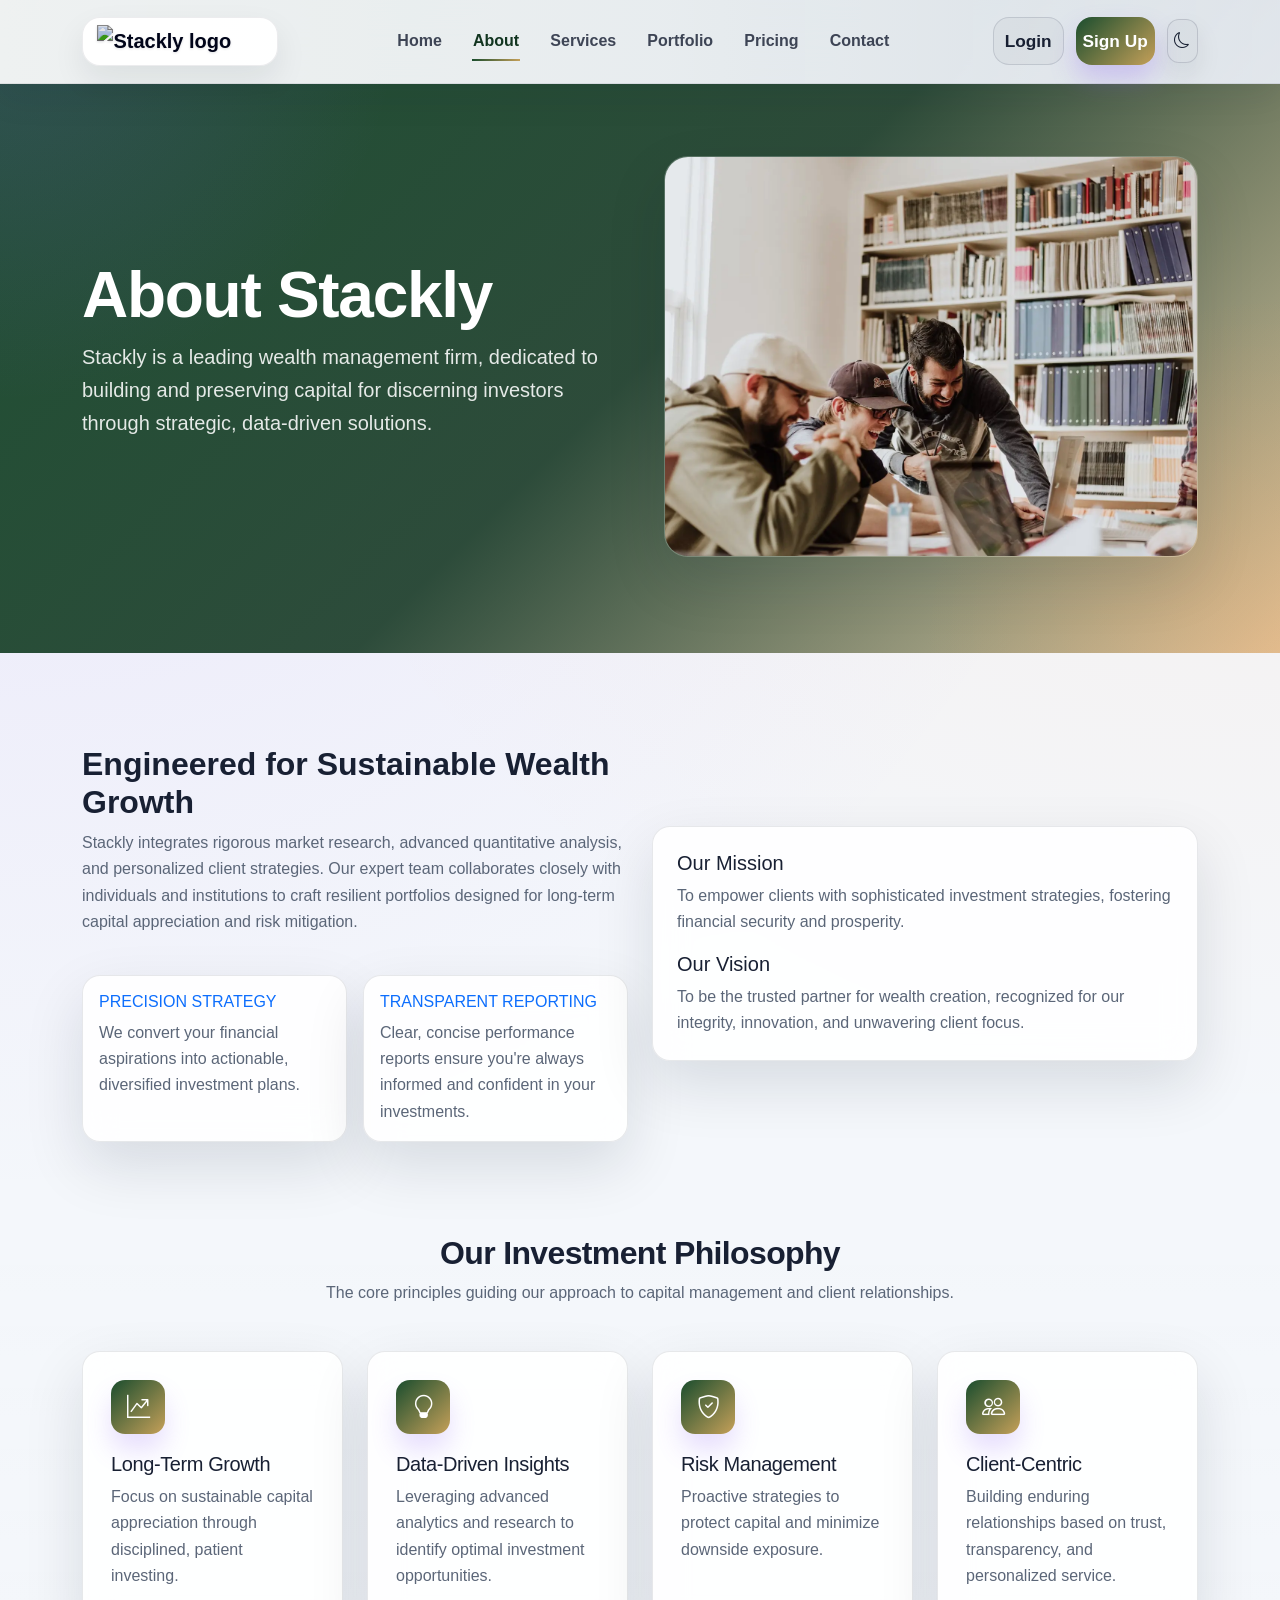
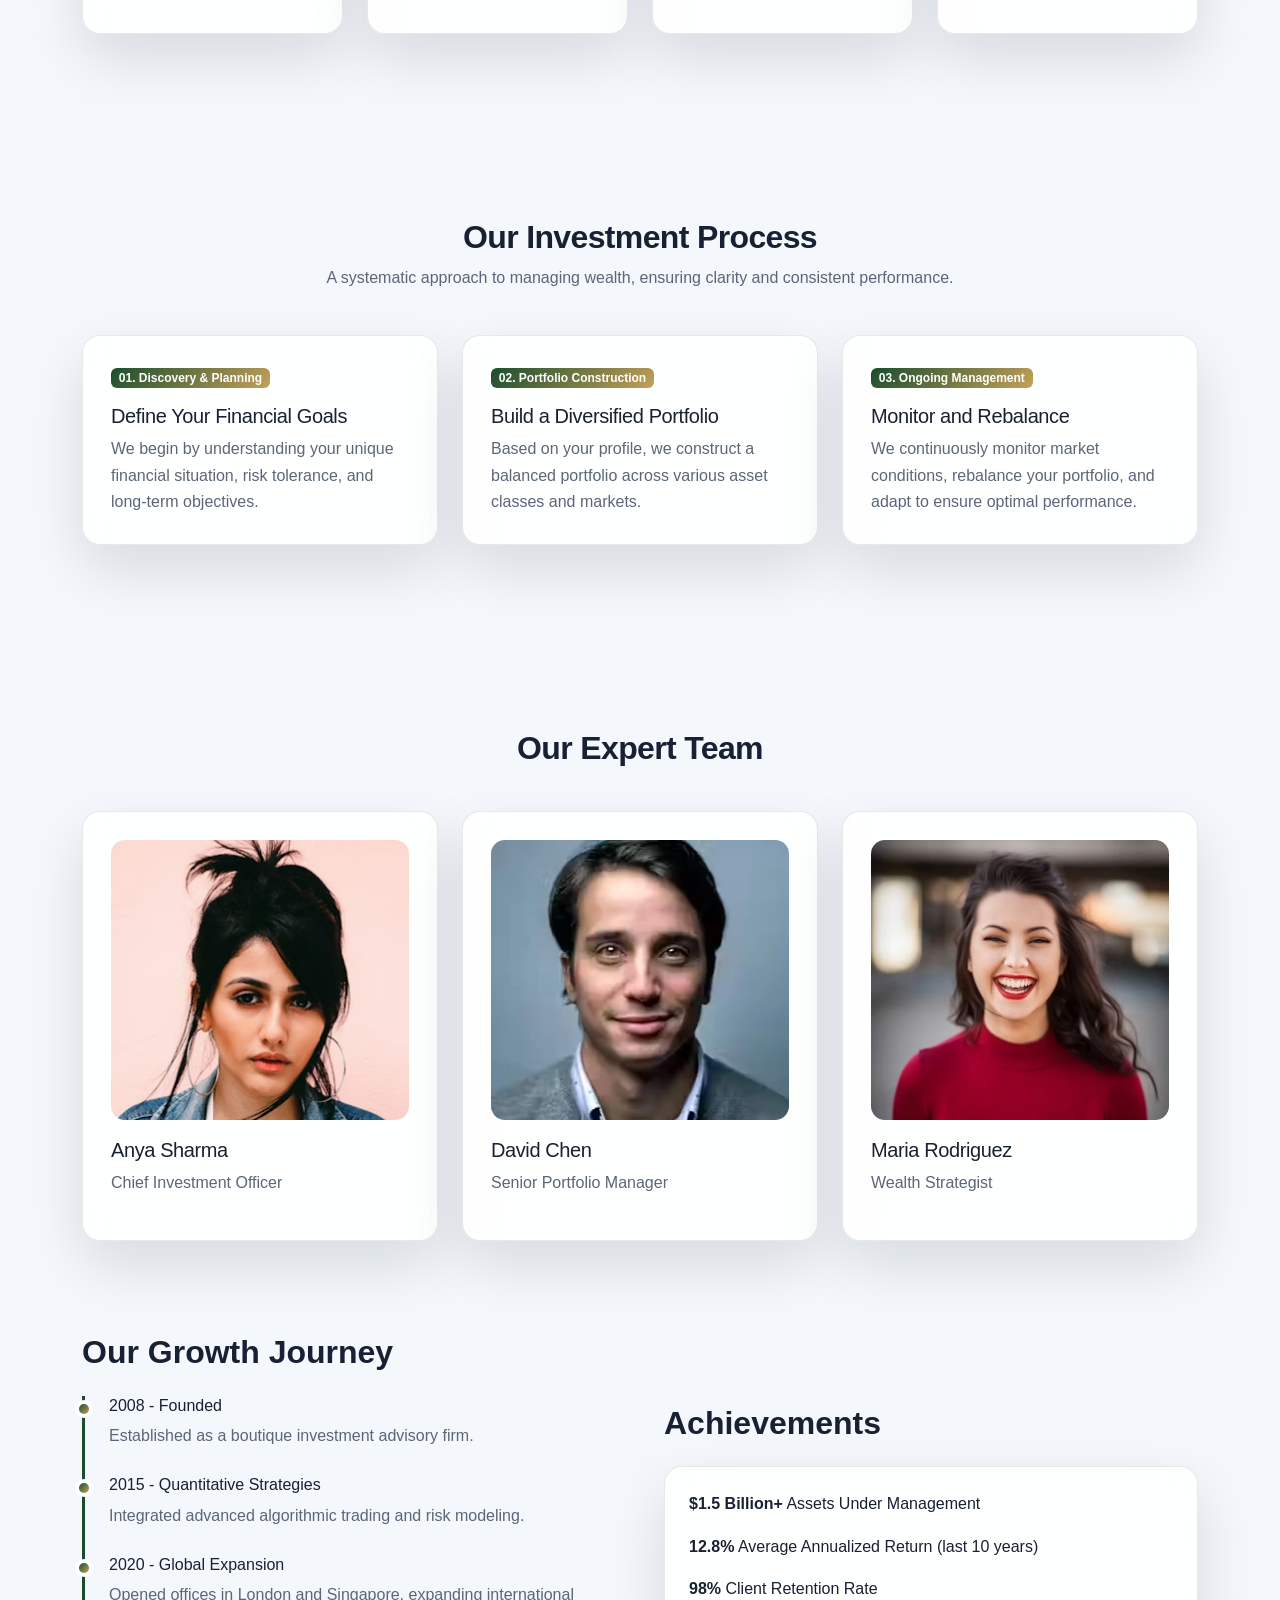
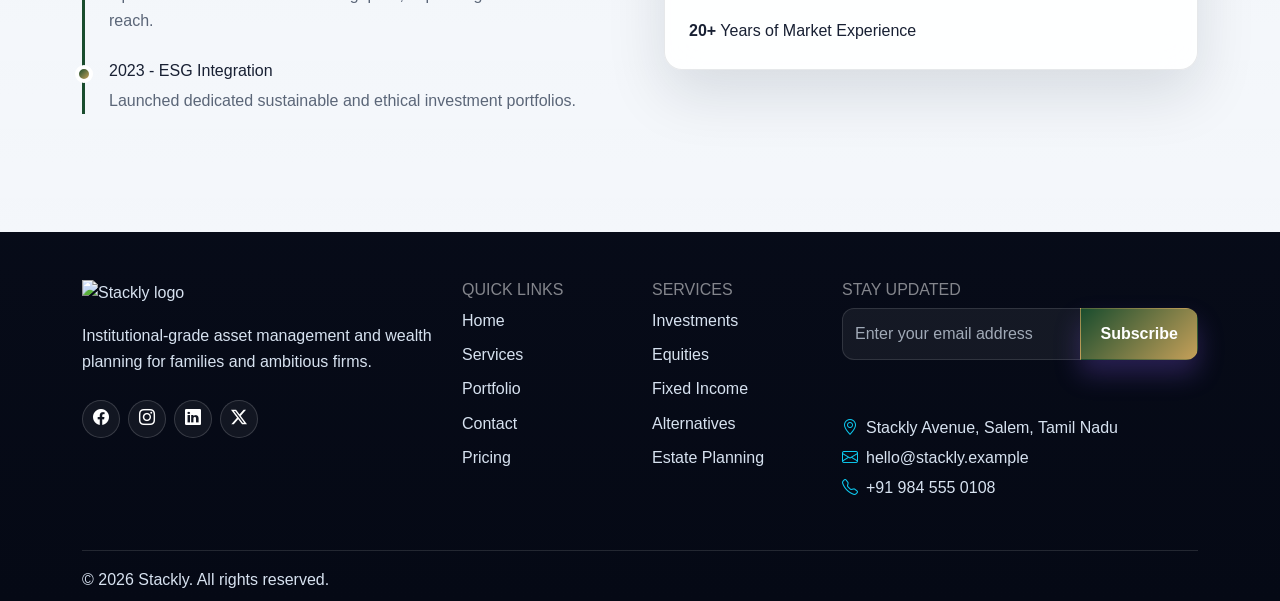
==== commit fc41769e: "Add files via upload" ====
--- a/about.html
+++ b/about.html
@@ -196,10 +196,11 @@
         <div class="col-md-4 col-lg-2">
           <h3 class="h6 text-uppercase text-white-50">Services</h3>
           <ul class="list-unstyled d-grid gap-2 mb-0">
-            <li><a href="services.html">Equities</a></li>
-            <li><a href="services.html">Fixed Income</a></li>
-            <li><a href="services.html">Alternatives</a></li>
-            <li><a href="services.html">Estate Planning</a></li>
+            <li><a href="404.html">Investments</a></li>
+            <li><a href="404.html">Equities</a></li>
+            <li><a href="404.html">Fixed Income</a></li>
+            <li><a href="404.html">Alternatives</a></li>
+            <li><a href="404.html">Estate Planning</a></li>
           </ul>
         </div>
         <div class="col-lg-4">
@@ -211,14 +212,14 @@
             </div>
           </form>
           <div class="mt-4">
-            <p class="mb-1"><i class="bi bi-geo-alt me-2 text-info"></i>42 Stackly Avenue, New York, NY 10001</p>
-            <p class="mb-1"><i class="bi bi-envelope me-2 text-info"></i>hello@stackly.example</p>
-            <p class="mb-0"><i class="bi bi-telephone me-2 text-info"></i>+1 212 555 0188</p>
+            <p class="mb-1"><i class="bi bi-geo-alt me-2 text-info"></i><a href="404.html">Stackly Avenue, Salem, Tamil Nadu</a></p>
+            <p class="mb-1"><i class="bi bi-envelope me-2 text-info"></i><a href="404.html">hello@stackly.example</a></p>
+            <p class="mb-0"><i class="bi bi-telephone me-2 text-info"></i>+91 984 555 0108</p>
           </div>
         </div>
       </div>
       <div class="footer-bottom mt-5 pt-3 pb-2 d-flex flex-wrap justify-content-between gap-3 align-items-center">
-        <span>Copyright &copy; <span data-year></span> Stackly</span>
+        <span> &copy; <span data-year></span> Stackly. All rights reserved.</span>
       </div>
     </div>
   </footer>
--- a/assets/css/style.css
+++ b/assets/css/style.css
@@ -706,6 +706,12 @@
   border: 1px solid rgba(255, 255, 255, 0.12);
 }
 
+[data-theme="light"] .slide-kicker {
+  color: var(--primary);
+  background: rgba(26, 77, 46, 0.06);
+  border-color: rgba(26, 77, 46, 0.12);
+}
+
 .hero-slide h2 {
   margin: 0;
   max-width: 420px;
@@ -2352,6 +2358,31 @@
   }
 }
 
+@media (max-width: 767px) {
+  .dashboard-card .table th, 
+  .dashboard-card .table td {
+    white-space: nowrap;
+    font-size: 0.875rem;
+  }
+}
+
+@media (max-width: 575px) {
+  .dashboard-topbar {
+    flex-direction: column;
+    align-items: center !important;
+    text-align: center;
+    gap: 1rem;
+  }
+  .dashboard-userbar {
+    width: 100%;
+    flex-direction: column;
+    gap: 0.75rem !important;
+  }
+  .dashboard-user-email {
+    text-align: center !important;
+  }
+}
+
 @media (max-width: 575px) and (max-height: 700px) {
   .hero-home {
     padding: 88px 0 44px;
@@ -2438,3 +2469,265 @@
 html.light-mode textarea {
   color: #0f172a;
 }
+/* ===============================
+   DASHBOARD RESPONSIVE SIDEBAR
+================================ */
+
+.dashboard-shell{
+    display:flex;
+    min-height:100vh;
+}
+
+.sidebar{
+    width:280px;
+    flex-shrink:0;
+    background:linear-gradient(
+        180deg,
+        #040b1f,
+        #120530,
+        #24084a
+    );
+    overflow-y:auto;
+    transition:.3s ease;
+}
+
+.dashboard-main{
+    flex:1;
+    min-width:0;
+    padding:25px;
+}
+
+/* Hamburger */
+
+.menu-toggle{
+    display:none;
+    position:fixed;
+    top:15px;
+    left:15px;
+    z-index:1100;
+    width:48px;
+    height:48px;
+    border:none;
+    border-radius:12px;
+    background:#0f172a;
+    color:#fff;
+    font-size:26px;
+    cursor:pointer;
+    box-shadow:0 10px 25px rgba(0,0,0,.25);
+}
+
+.sidebar-overlay{
+    position:fixed;
+    inset:0;
+    background:rgba(0,0,0,.5);
+    opacity:0;
+    visibility:hidden;
+    transition:.3s;
+    z-index:999;
+}
+
+/* Desktop */
+
+@media(min-width:992px){
+
+    .menu-toggle{
+        display:none;
+    }
+
+    .sidebar{
+        position:relative;
+        transform:none;
+    }
+}
+
+/* Mobile */
+
+@media(max-width:991px){
+
+    .menu-toggle{
+        display:flex;
+        align-items:center;
+        justify-content:center;
+    }
+
+    .sidebar{
+        position:fixed;
+        top:0;
+        left:0;
+        width:280px;
+        height:100vh;
+        z-index:1000;
+        transform:translateX(-100%);
+        padding:20px;
+    }
+
+    .sidebar.active{
+        transform:translateX(0);
+    }
+
+    .sidebar-overlay.active{
+        opacity:1;
+        visibility:visible;
+    }
+
+    .dashboard-main{
+        width:100%;
+        padding:80px 15px 20px;
+    }
+
+    .dashboard-topbar{
+        flex-direction:column;
+        align-items:flex-start !important;
+        gap:15px;
+    }
+
+    .dashboard-userbar{
+        width:100%;
+        justify-content:space-between;
+    }
+
+    .dashboard-nav .nav-link{
+        width:100%;
+        border-radius:14px;
+        margin-bottom:6px;
+    }
+
+    .chart-box{
+        overflow-x:auto;
+    }
+
+    .chart-box canvas{
+        min-width:500px;
+    }
+
+    .dashboard-card{
+        padding:18px;
+    }
+
+    .table-responsive{
+        overflow-x:auto;
+    }
+
+    /* Specific 320px Responsiveness for Overview & Allocation */
+    @media (max-width: 320px) {
+        .sidebar {
+            width: 240px;
+        }
+        .sidebar .sidebar-logo {
+            width: 140px;
+        }
+        .sidebar .nav-link {
+            font-size: 0.825rem !important;
+            padding: 0.55rem 0.75rem !important;
+            border-radius: 10px !important;
+        }
+        .sidebar .nav-link i {
+            font-size: 1rem !important;
+            margin-right: 0.5rem !important;
+        }
+        .dashboard-main {
+            padding: 80px 8px 20px !important;
+        }
+        .dashboard-card {
+            padding: 14px 12px !important;
+            border-radius: 14px !important;
+        }
+        .dashboard-card h2, 
+        .dashboard-card .h2 {
+            font-size: 1.15rem !important;
+            margin-bottom: 4px !important;
+            letter-spacing: -0.01em;
+        }
+        .dashboard-card p.muted {
+            font-size: 0.72rem !important;
+            margin-bottom: 4px !important;
+        }
+        .dashboard-card .h5 {
+            font-size: 0.88rem !important;
+            margin-bottom: 12px !important;
+            font-weight: 700 !important;
+        }
+        /* List items within cards (e.g. Allocation panel) */
+        .dashboard-card .d-flex.justify-content-between {
+            padding-bottom: 6px !important;
+            margin-bottom: 6px !important;
+            font-size: 0.78rem !important;
+        }
+        .dashboard-card .d-flex.justify-content-between strong {
+            font-size: 0.82rem !important;
+        }
+        /* Performance Insights list */
+        .dashboard-card ul {
+            padding-left: 1.1rem !important;
+            margin-bottom: 0 !important;
+        }
+        .dashboard-card ul li {
+            font-size: 0.75rem !important;
+            margin-bottom: 5px !important;
+            line-height: 1.4 !important;
+        }
+        /* Form controls inside cards (Settings) */
+        .dashboard-card .form-label {
+            font-size: 0.78rem !important;
+            margin-bottom: 3px !important;
+        }
+        .dashboard-card .form-control,
+        .dashboard-card .form-select {
+            min-height: 38px !important;
+            font-size: 0.8rem !important;
+            padding: 0.4rem 0.6rem !important;
+        }
+        /* Buttons inside cards */
+        .dashboard-card .btn {
+            padding: 0.45rem 0.75rem !important;
+            font-size: 0.78rem !important;
+            border-radius: 10px !important;
+        }
+        .chart-box {
+            height: 220px !important;
+        }
+        .dashboard-topbar h1 {
+            font-size: 1.35rem !important;
+        }
+        .dashboard-topbar p {
+            font-size: 0.85rem !important;
+        }
+        .row.g-4 {
+            --bs-gutter-x: 0.5rem;
+            --bs-gutter-y: 0.5rem;
+        }
+        .table th, .table td {
+            font-size: 0.75rem !important;
+            padding: 8px 4px !important;
+            white-space: nowrap;
+        }
+        .badge {
+            font-size: 0.65rem !important;
+        }
+    }
+}
+
+/* Small Mobile */
+
+@media(max-width:576px){
+
+    .sidebar{
+        width:260px;
+    }
+
+    .dashboard-main{
+        padding:75px 10px 20px;
+    }
+
+    .dashboard-card{
+        padding:15px;
+    }
+
+    .h2{
+        font-size:1.5rem;
+    }
+
+    .dashboard-user-email{
+        text-align:left !important;
+    }
+}
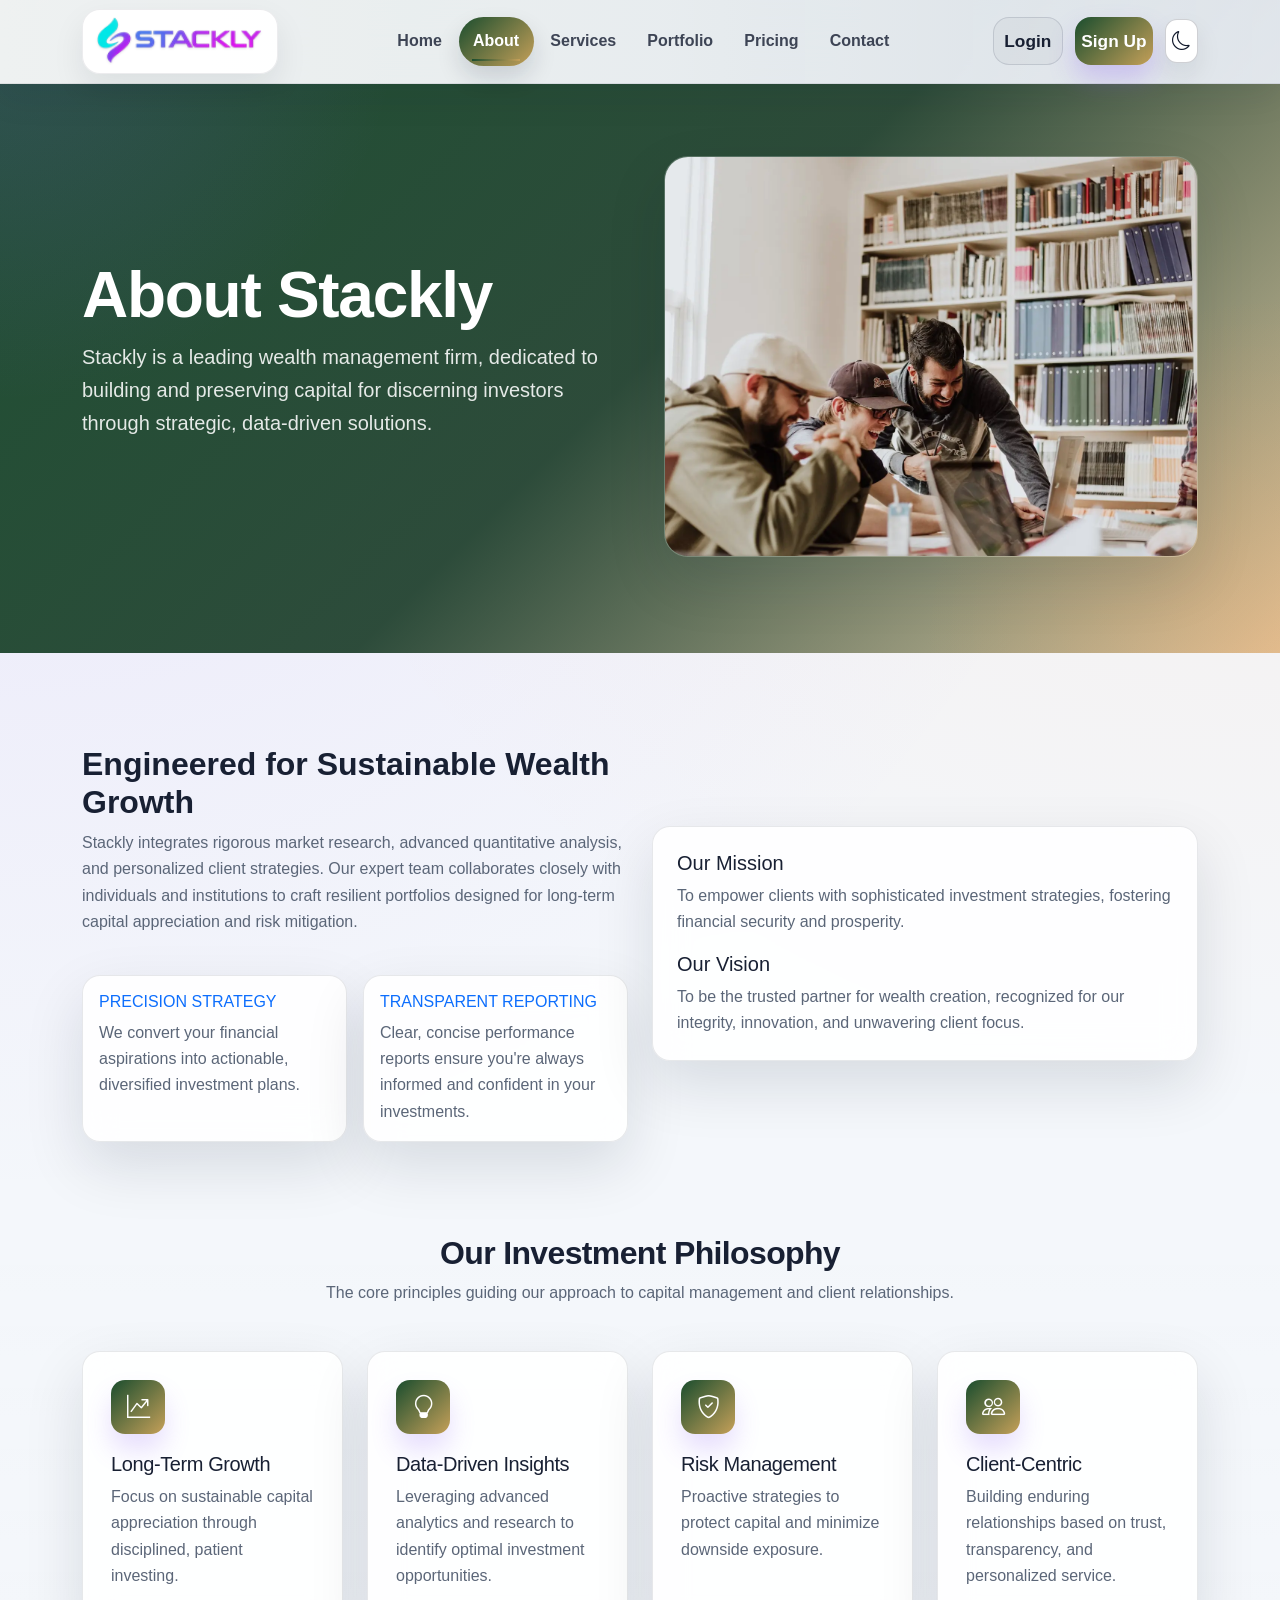
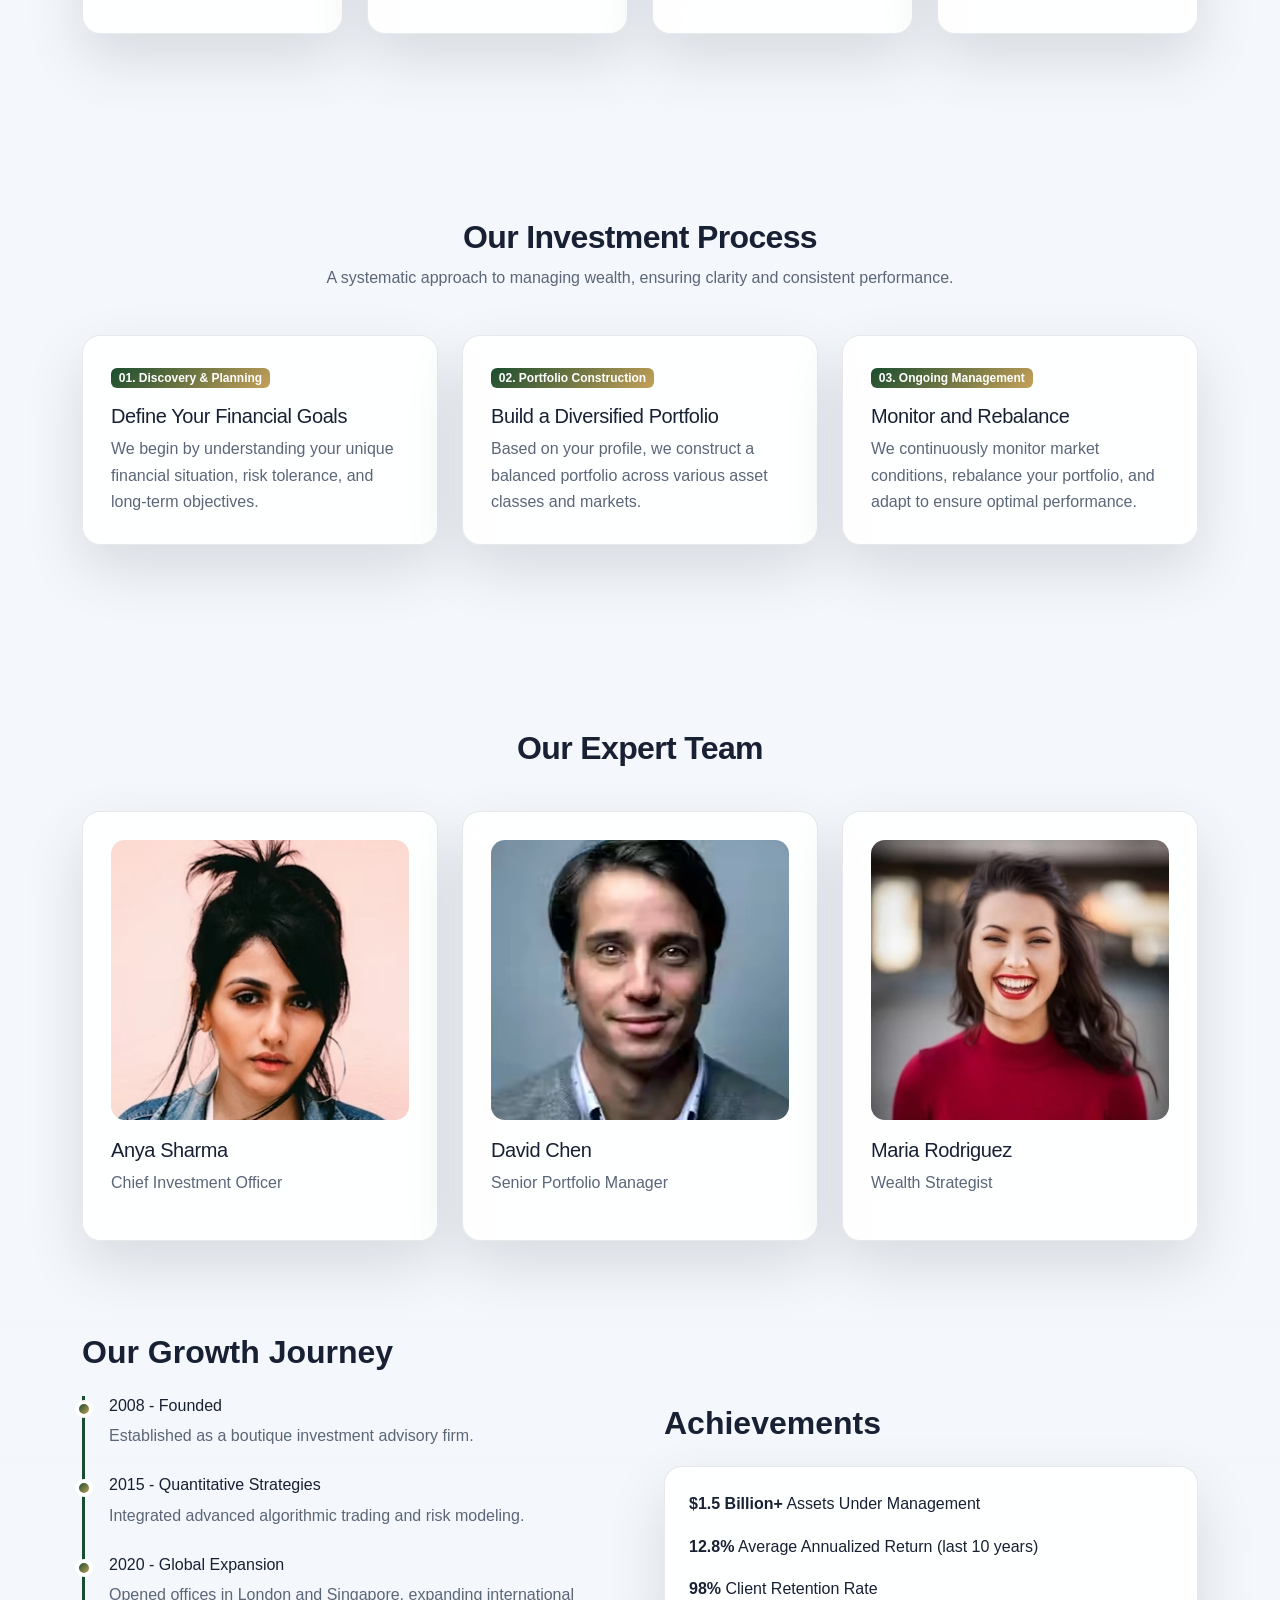
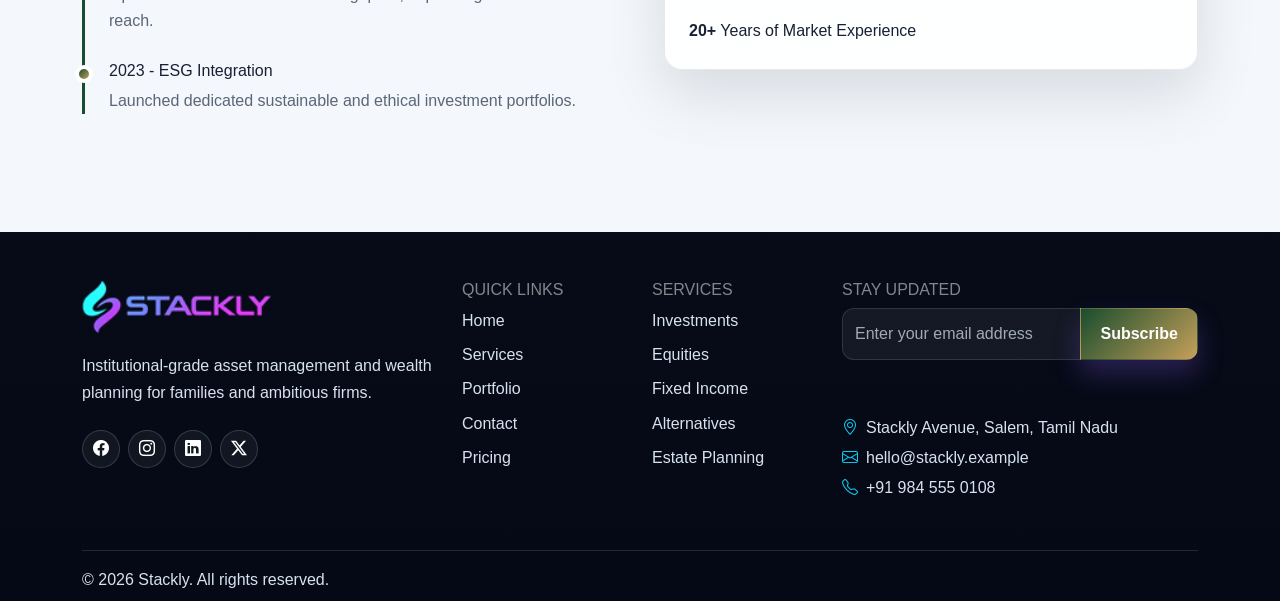
==== commit e7900efa: "Add files via upload" ====
--- a/about.html
+++ b/about.html
@@ -136,7 +136,7 @@
       <div class="container">
         <div class="section-title reveal"><h2>Our Expert Team</h2></div>
         <div class="row g-4">
-          <div class="col-md-4 reveal"><div class="team-card"><img src="assets/Sana.jpg" alt="Anya Sharma, Chief Investment Officer"><h3 class="h5">Anya Sharma</h3><p class="muted">Chief Investment Officer</p></div></div>
+          <div class="col-md-4 reveal"><div class="team-card"><img src="assets/Sana.webp" alt="Anya Sharma, Chief Investment Officer"><h3 class="h5">Anya Sharma</h3><p class="muted">Chief Investment Officer</p></div></div>
           <div class="col-md-4 reveal"><div class="team-card"><img src="assets/Marcuss%20lee.webp" alt="David Chen, Senior Portfolio Manager"><h3 class="h5">David Chen</h3><p class="muted">Senior Portfolio Manager</p></div></div>
           <div class="col-md-4 reveal"><div class="team-card"><img src="assets/Alina%20ros.webp" alt="Maria Rodriguez, Wealth Strategist"><h3 class="h5">Maria Rodriguez</h3><p class="muted">Wealth Strategist</p></div></div>
         </div>
--- a/assets/css/style.css
+++ b/assets/css/style.css
@@ -1202,7 +1202,7 @@
   color: #fff;
   background:
     linear-gradient(rgba(7, 11, 24, 0.84), rgba(7, 11, 24, 0.84)),
-    url("https://images.unsplash.com/photo-1552664730-d307ca884978?auto=format&fit=crop&w=1800&q=80") center/cover;
+    url("assets/service page.webp") center/cover;
 }
 
 .page-hero {
@@ -2476,6 +2476,7 @@
 .dashboard-shell{
     display:flex;
     min-height:100vh;
+    overflow: hidden;
 }
 
 .sidebar{
@@ -2730,4 +2731,804 @@
     .dashboard-user-email{
         text-align:left !important;
     }
-}+}
+
+/* ===============================
+   DASHBOARD REDESIGN
+================================ */
+
+.dashboard-redesign {
+  display: grid;
+  grid-template-columns: 288px minmax(0, 1fr);
+  background:
+    linear-gradient(135deg, rgba(26, 77, 46, 0.08), transparent 34%),
+    linear-gradient(315deg, rgba(30, 64, 175, 0.08), transparent 28%),
+    var(--surface-soft);
+  overflow: visible;
+}
+
+.dashboard-redesign .sidebar {
+  width: auto;
+  position: sticky;
+  top: 0;
+  height: 100vh;
+  padding: 26px 20px;
+  background:
+    linear-gradient(180deg, rgba(7, 11, 24, 0.98), rgba(12, 32, 48, 0.96) 48%, rgba(26, 77, 46, 0.92)),
+    #07111f;
+  box-shadow: 22px 0 48px rgba(7, 17, 31, 0.18);
+}
+
+.dashboard-redesign .dashboard-main {
+  padding: 28px;
+}
+
+.dashboard-redesign .dashboard-topbar {
+  display: flex;
+  align-items: center;
+  justify-content: space-between;
+  gap: 20px;
+  padding: 18px 20px;
+  margin-bottom: 22px;
+  border: 1px solid var(--border);
+  border-radius: 8px;
+  background: var(--surface-elevated);
+  box-shadow: var(--shadow-soft);
+}
+
+.dashboard-redesign .dashboard-topbar h1 {
+  margin: 0;
+  font-size: clamp(1.55rem, 2.4vw, 2.35rem);
+  line-height: 1.12;
+  font-weight: 850;
+}
+
+.dashboard-kicker {
+  display: inline-flex;
+  margin-bottom: 6px;
+  color: var(--primary);
+  font-size: 0.74rem;
+  font-weight: 800;
+  letter-spacing: 0.08em;
+  text-transform: uppercase;
+}
+
+.dashboard-redesign .dashboard-userbar {
+  display: flex;
+  align-items: center;
+  gap: 14px;
+  min-width: 0;
+}
+
+.dashboard-redesign .dashboard-user-email {
+  max-width: 260px;
+  text-align: right;
+}
+
+.dashboard-hero-card {
+  display: grid;
+  grid-template-columns: minmax(0, 1.05fr) minmax(260px, 0.95fr);
+  gap: 22px;
+  align-items: stretch;
+  margin-bottom: 22px;
+  padding: 24px;
+  border: 1px solid var(--border);
+  border-radius: 8px;
+  color: #fff;
+  background:
+    linear-gradient(135deg, rgba(7, 11, 24, 0.94), rgba(17, 39, 57, 0.92) 52%, rgba(26, 77, 46, 0.9)),
+    #07111f;
+  box-shadow: var(--shadow);
+  overflow: hidden;
+}
+
+.dashboard-hero-copy {
+  display: flex;
+  flex-direction: column;
+  justify-content: center;
+  min-width: 0;
+}
+
+.dashboard-hero-copy .dashboard-kicker {
+  color: #c5a059;
+}
+
+.dashboard-hero-copy h2 {
+  margin: 0;
+  font-size: clamp(2.25rem, 5vw, 4.8rem);
+  line-height: 0.95;
+  font-weight: 900;
+}
+
+.dashboard-hero-copy p {
+  max-width: 560px;
+  margin: 16px 0 22px;
+  color: rgba(248, 251, 255, 0.78);
+}
+
+.dashboard-hero-actions {
+  display: flex;
+  flex-wrap: wrap;
+  gap: 10px;
+}
+
+.dashboard-hero-visual {
+  min-height: 290px;
+  border-radius: 8px;
+  overflow: hidden;
+}
+
+.dashboard-hero-visual img,
+.image-insight-card img {
+  width: 100%;
+  height: 100%;
+  object-fit: cover;
+}
+
+.dashboard-metric-grid {
+  display: grid;
+  grid-template-columns: repeat(4, minmax(0, 1fr));
+  gap: 16px;
+  margin-bottom: 22px;
+}
+
+.dashboard-metric-grid.dashboard-three {
+  grid-template-columns: repeat(3, minmax(0, 1fr));
+}
+
+.metric-card {
+  min-height: 138px;
+  display: flex;
+  flex-direction: column;
+  justify-content: space-between;
+  border-radius: 8px;
+}
+
+.metric-card span,
+.metric-card small {
+  color: var(--muted);
+  font-weight: 700;
+}
+
+.metric-card strong {
+  display: block;
+  color: var(--ink);
+  font-size: clamp(1.65rem, 3vw, 2.35rem);
+  line-height: 1;
+}
+
+.dashboard-content-grid {
+  display: grid;
+  grid-template-columns: minmax(0, 1.35fr) minmax(260px, 0.75fr);
+  gap: 16px;
+}
+
+.dashboard-two-column {
+  grid-template-columns: minmax(0, 1.1fr) minmax(280px, 0.9fr);
+}
+
+.dashboard-chart-card {
+  min-height: 390px;
+}
+
+.dashboard-card-header {
+  display: flex;
+  align-items: flex-start;
+  justify-content: space-between;
+  gap: 14px;
+  margin-bottom: 16px;
+}
+
+.dashboard-redesign .chart-box {
+  height: 300px;
+}
+
+.image-insight-card {
+  display: grid;
+  grid-template-rows: 180px auto;
+  gap: 18px;
+  overflow: hidden;
+  border-radius: 8px;
+}
+
+.image-insight-card img {
+  border-radius: 8px;
+  min-height: 0;
+}
+
+.profile-summary-card p {
+  margin-bottom: 0.65rem;
+  overflow-wrap: anywhere;
+}
+
+.allocation-list {
+  display: grid;
+  gap: 12px;
+}
+
+.allocation-list div,
+.dashboard-document-grid div {
+  display: flex;
+  align-items: center;
+  justify-content: space-between;
+  gap: 12px;
+  padding: 12px 0;
+  border-bottom: 1px solid var(--border);
+}
+
+.allocation-list div:last-child {
+  border-bottom: 0;
+}
+
+.dashboard-document-grid {
+  display: grid;
+  grid-template-columns: repeat(3, minmax(0, 1fr));
+  gap: 14px;
+}
+
+.dashboard-document-grid div {
+  display: block;
+  min-height: 150px;
+  padding: 18px;
+  border: 1px solid var(--border);
+  border-radius: 8px;
+  background: rgba(255, 255, 255, 0.04);
+}
+
+.dashboard-document-grid i {
+  display: block;
+  margin-bottom: 12px;
+  color: var(--primary);
+  font-size: 1.4rem;
+}
+
+.theme-toggle,
+.menu-toggle {
+  display: inline-grid;
+  place-items: center;
+}
+
+.theme-toggle i,
+.menu-toggle i {
+  display: block;
+  color: currentColor;
+  font-size: 1.18rem;
+  line-height: 1;
+}
+
+[data-theme="light"] .theme-toggle {
+  color: #0f172a;
+  background: #ffffff;
+  border-color: rgba(15, 23, 42, 0.2);
+}
+
+.dashboard-redesign .menu-toggle {
+  display: none;
+  right: 14px;
+  left: auto;
+  border: 1px solid rgba(255, 255, 255, 0.16);
+  border-radius: 8px;
+  background: #0f172a;
+}
+
+@media (max-width: 1199.98px) {
+  .dashboard-redesign {
+    grid-template-columns: 260px minmax(0, 1fr);
+  }
+
+  .dashboard-metric-grid {
+    grid-template-columns: repeat(2, minmax(0, 1fr));
+  }
+
+  .dashboard-content-grid,
+  .dashboard-two-column {
+    grid-template-columns: 1fr;
+  }
+}
+
+@media (max-width: 991.98px) {
+  .dashboard-redesign {
+    display: block;
+  }
+
+  .dashboard-redesign .sidebar {
+    position: fixed;
+    top: 0;
+    right: 0;
+    left: auto;
+    width: min(290px, 86vw);
+    height: 100vh;
+    z-index: 1000;
+    transform: translateX(100%);
+    padding: 20px;
+  }
+
+  .dashboard-redesign .sidebar.active {
+    transform: translateX(0);
+  }
+
+  .dashboard-redesign .menu-toggle {
+    display: inline-grid;
+  }
+
+  .dashboard-redesign .dashboard-main {
+    width: 100%;
+    padding: 78px 14px 22px;
+  }
+
+  .dashboard-redesign .dashboard-topbar {
+    align-items: flex-start;
+    flex-direction: column;
+  }
+
+  .dashboard-redesign .dashboard-userbar {
+    width: 100%;
+    justify-content: space-between;
+  }
+
+  .dashboard-redesign .dashboard-user-email {
+    text-align: left;
+  }
+
+  .dashboard-hero-card {
+    grid-template-columns: 1fr;
+    padding: 18px;
+  }
+
+  .dashboard-hero-visual {
+    min-height: 220px;
+  }
+
+  .dashboard-document-grid {
+    grid-template-columns: 1fr;
+  }
+}
+
+@media (max-width: 575.98px) {
+  .dashboard-redesign .dashboard-main {
+    padding: 74px 10px 18px;
+  }
+
+  .dashboard-redesign .dashboard-topbar,
+  .dashboard-hero-card,
+  .dashboard-card {
+    border-radius: 8px;
+  }
+
+  .dashboard-redesign .dashboard-topbar {
+    padding: 14px;
+  }
+
+  .dashboard-redesign .dashboard-userbar,
+  .dashboard-hero-actions {
+    align-items: stretch;
+    flex-direction: column;
+  }
+
+  .dashboard-redesign .dashboard-userbar .btn,
+  .dashboard-hero-actions .btn {
+    width: 100%;
+  }
+
+  .dashboard-metric-grid,
+  .dashboard-metric-grid.dashboard-three {
+    grid-template-columns: 1fr;
+    gap: 10px;
+  }
+
+  .metric-card {
+    min-height: 112px;
+  }
+
+  .image-insight-card {
+    grid-template-rows: 150px auto;
+  }
+
+  .dashboard-redesign .chart-box {
+    height: 235px;
+    overflow: hidden;
+  }
+}
+
+@media (max-width: 340px) {
+  .dashboard-redesign .menu-toggle {
+    top: 10px;
+    right: 10px;
+    width: 42px;
+    height: 42px;
+  }
+
+  .dashboard-redesign .dashboard-main {
+    padding: 64px 8px 16px !important;
+  }
+
+  .dashboard-redesign .dashboard-topbar {
+    padding: 12px;
+    gap: 10px;
+  }
+
+  .dashboard-redesign .dashboard-topbar h1 {
+    font-size: 1.28rem;
+  }
+
+  .dashboard-redesign .dashboard-topbar p,
+  .dashboard-card p,
+  .dashboard-card li,
+  .allocation-list div,
+  .dashboard-document-grid p {
+    font-size: 0.78rem;
+    line-height: 1.45;
+  }
+
+  .dashboard-kicker {
+    font-size: 0.64rem;
+  }
+
+  .dashboard-hero-card {
+    padding: 12px;
+    gap: 14px;
+  }
+
+  .dashboard-hero-copy h2 {
+    font-size: 2rem;
+  }
+
+  .dashboard-hero-copy p {
+    margin: 10px 0 14px;
+    font-size: 0.82rem;
+  }
+
+  .dashboard-hero-visual {
+    min-height: 155px;
+  }
+
+  .dashboard-card {
+    padding: 12px !important;
+  }
+
+  .metric-card {
+    min-height: 96px;
+  }
+
+  .metric-card strong {
+    font-size: 1.45rem;
+  }
+
+  .dashboard-card .h5,
+  .dashboard-card h2.h5 {
+    font-size: 0.95rem !important;
+  }
+
+  .image-insight-card {
+    grid-template-rows: 128px auto;
+    gap: 12px;
+  }
+
+  .dashboard-redesign .chart-box {
+    height: 205px !important;
+  }
+
+  .dashboard-redesign .sidebar {
+    width: min(252px, 86vw);
+  }
+
+  .dashboard-redesign .sidebar .sidebar-logo {
+    width: 136px;
+    max-width: 136px;
+  }
+
+  .dashboard-redesign .sidebar .nav-link {
+    font-size: 0.82rem !important;
+    padding: 0.52rem 0.65rem !important;
+  }
+}
+
+/* ===============================
+   REQUESTED MOBILE POLISH
+================================ */
+
+.auth-back-link {
+  display: inline-flex;
+  align-items: center;
+  gap: 8px;
+  width: fit-content;
+  margin-bottom: 18px;
+  color: var(--primary);
+  font-weight: 800;
+}
+
+.auth-back-link:hover {
+  color: var(--primary-dark);
+}
+
+.testimonial {
+  display: grid;
+  justify-items: center;
+  gap: 14px;
+  text-align: center;
+}
+
+.testimonial-avatar {
+  width: 76px;
+  height: 76px;
+  border-radius: 50%;
+  object-fit: cover;
+  border: 3px solid rgba(255, 255, 255, 0.9);
+  box-shadow: 0 14px 28px rgba(9, 23, 43, 0.16);
+}
+
+.testimonial-author {
+  line-height: 1.35;
+}
+
+@media (max-width: 767.98px) {
+  .hero-home {
+    padding: 104px 0 56px;
+    overflow: visible;
+  }
+
+  .hero-home .row {
+    align-items: flex-start !important;
+    gap: 28px;
+  }
+
+  .hero-copy {
+    position: relative;
+    z-index: 3;
+    padding-bottom: 0;
+  }
+
+  .hero-copy .d-flex {
+    align-items: stretch;
+  }
+
+  .hero-copy .btn {
+    flex: 1 1 100%;
+  }
+
+  .hero-stage {
+    min-height: auto;
+    margin-top: 0;
+    padding: 0;
+  }
+
+  .hero-stage-glow {
+    inset: 6% 5% 10%;
+  }
+
+  .hero-stage-frame {
+    min-height: 390px;
+    border-radius: 22px;
+  }
+
+  .hero-slide {
+    padding: 116px 18px 22px;
+  }
+
+  .hero-slide h2 {
+    font-size: 1.25rem;
+    line-height: 1.2;
+  }
+
+  .hero-slide p {
+    font-size: 0.9rem;
+    line-height: 1.45;
+  }
+
+  .hero-float-card {
+    top: 12px;
+    right: 12px;
+    width: calc(100% - 24px);
+  }
+
+  .testimonial {
+    padding: 24px 18px;
+  }
+
+  .testimonial-avatar {
+    width: 68px;
+    height: 68px;
+  }
+
+  .testimonial p.fs-5 {
+    font-size: 1rem !important;
+    line-height: 1.55;
+  }
+}
+
+@media (max-width: 575.98px) {
+  .dashboard-redesign .dashboard-topbar {
+    display: grid;
+    grid-template-columns: minmax(0, 1fr) minmax(112px, auto);
+    align-items: start !important;
+    text-align: left;
+    gap: 12px;
+  }
+
+  .dashboard-redesign .dashboard-topbar > div:first-child {
+    min-width: 0;
+  }
+
+  .dashboard-redesign .dashboard-topbar h1 {
+    font-size: 1.35rem;
+    overflow-wrap: anywhere;
+  }
+
+  .dashboard-redesign .dashboard-topbar p {
+    display: none;
+  }
+
+  .dashboard-redesign .dashboard-userbar {
+    width: auto;
+    align-items: flex-end;
+    flex-direction: column;
+    gap: 8px !important;
+    justify-content: flex-start;
+    min-width: 0;
+  }
+
+  .dashboard-redesign .dashboard-user-email {
+    max-width: 138px;
+    text-align: right !important;
+  }
+
+  .dashboard-redesign .dashboard-user-email strong {
+    font-size: 0.82rem;
+    line-height: 1.25;
+    overflow-wrap: anywhere;
+  }
+
+  .dashboard-redesign .dashboard-userbar .btn {
+    width: auto;
+    min-height: 38px;
+    padding: 0.45rem 0.72rem;
+    font-size: 0.86rem;
+    white-space: nowrap;
+  }
+}
+
+@media (max-width: 360px) {
+  .hero-home h1 {
+    font-size: 2rem;
+    line-height: 1.08;
+  }
+
+  .hero-home p {
+    font-size: 0.95rem;
+  }
+
+  .hero-stage-frame {
+    min-height: 350px;
+  }
+
+  .hero-slide {
+    padding: 108px 14px 18px;
+  }
+
+  .dashboard-redesign .dashboard-topbar {
+    grid-template-columns: 1fr;
+  }
+
+  .dashboard-redesign .dashboard-userbar {
+    width: 100%;
+    align-items: stretch;
+  }
+
+  .dashboard-redesign .dashboard-user-email {
+    max-width: none;
+    text-align: left !important;
+  }
+
+  .dashboard-redesign .dashboard-userbar .btn {
+    width: 100%;
+  }
+}
+
+/* Keep mobile hero slide content clear of the floating market card. */
+@media (max-width: 767.98px) {
+  .hero-stage-frame {
+    min-height: 520px;
+  }
+
+  .hero-float-card {
+    top: 14px;
+    right: 14px;
+    width: calc(100% - 28px);
+    padding: 16px;
+  }
+
+  .hero-slide {
+    justify-content: flex-start;
+    padding: 190px 18px 82px;
+  }
+
+  .slide-kicker {
+    margin-bottom: 6px;
+  }
+
+  .slide-stats {
+    gap: 10px;
+  }
+
+  .hero-swiper-controls {
+    margin-top: 12px;
+  }
+
+  .dashboard-redesign .chart-box {
+    overflow: hidden;
+  }
+
+  .dashboard-redesign .chart-box canvas {
+    display: block;
+    width: 100% !important;
+    min-width: 0 !important;
+    max-width: 100%;
+    height: 100% !important;
+  }
+}
+
+@media (max-width: 360px) {
+  .hero-stage-frame {
+    min-height: 500px;
+  }
+
+  .hero-float-card {
+    top: 12px;
+    right: 12px;
+    width: calc(100% - 24px);
+  }
+
+  .hero-slide {
+    padding: 182px 14px 78px;
+  }
+}
+
+@media (max-width: 340px) {
+  .hero-stage-frame {
+    min-height: 520px;
+  }
+
+  .hero-slide {
+    padding-top: 194px;
+  }
+}
+
+/* Top navigation active page highlight */
+.navbar .navbar-nav .nav-link {
+  border-radius: 999px;
+}
+
+.navbar .navbar-nav .nav-link:hover,
+.navbar .navbar-nav .nav-link.active {
+  color: #ffffff !important;
+  background: rgba(255, 255, 255, 0.12);
+  box-shadow: inset 0 0 0 1px rgba(255, 255, 255, 0.12);
+}
+
+.navbar .navbar-nav .nav-link.active {
+  background: linear-gradient(135deg, rgba(26, 77, 46, 0.95), rgba(197, 160, 89, 0.92));
+  box-shadow: 0 12px 24px rgba(4, 8, 20, 0.2);
+}
+
+[data-theme="light"] .navbar .navbar-nav .nav-link:hover {
+  color: var(--primary-dark) !important;
+  background: rgba(26, 77, 46, 0.08);
+  box-shadow: inset 0 0 0 1px rgba(26, 77, 46, 0.14);
+}
+
+[data-theme="light"] .navbar .navbar-nav .nav-link.active {
+  color: #ffffff !important;
+  background: linear-gradient(135deg, var(--primary), var(--secondary));
+  box-shadow: 0 12px 24px rgba(15, 23, 42, 0.14);
+}
+
+@media (max-width: 991.98px) {
+  .navbar .navbar-nav {
+    align-items: stretch;
+  }
+
+  .navbar .navbar-nav .nav-link {
+    margin: 2px 0;
+    border-radius: 12px;
+  }
+}
